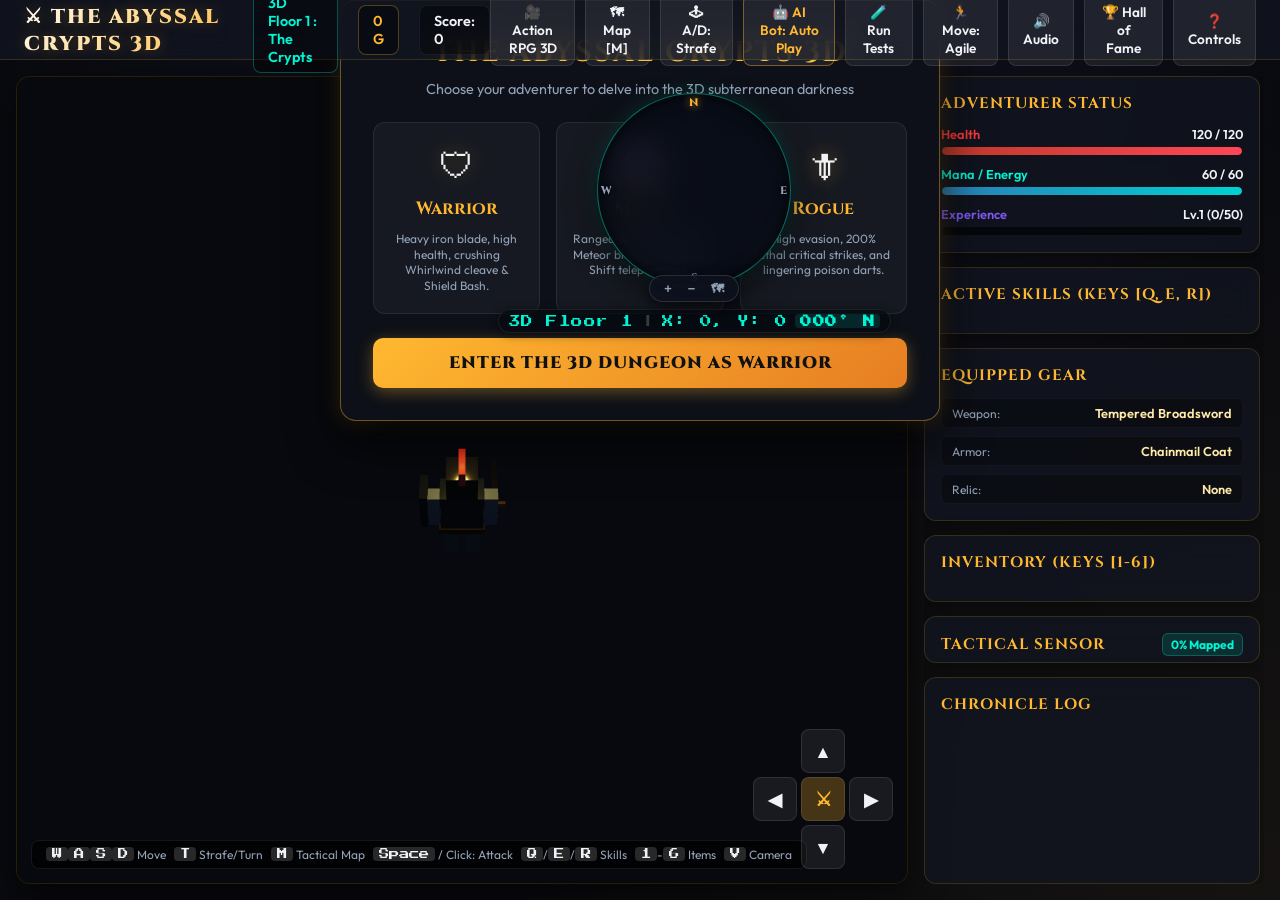
==== docs/index.html @ 26153aac "feat: complete GitHub Pages support via GitHub Actions, docs folder, and redirect index.html" ====
<!DOCTYPE html>
<html lang="en">
<head>
  <meta charset="UTF-8">
  <meta name="viewport" content="width=device-width, initial-scale=1.0">
  <title>The Abyssal Crypts 3D — 2026 Action RPG Roguelike</title>
  <link rel="stylesheet" href="styles.css">
</head>
<body>

  <!-- Top Navigation & Global HUD -->
  <header class="game-header">
    <div class="brand-section">
      <h1 class="game-title">⚔ THE ABYSSAL CRYPTS 3D</h1>
    </div>

    <div class="hud-stats-row">
      <div class="hud-item floor" id="hudFloor">3D Floor 1 : The Crypts</div>
      <div class="hud-item gold" id="hudGold">0 G</div>
      <div class="hud-item" id="hudScore">Score: 0</div>
    </div>

    <div class="header-controls">
      <button class="icon-btn" id="btnCameraToggle" title="Cycle Camera Mode: Action RPG / 3rd Person / 1st Person [V]">🎥 Action RPG 3D</button>
      <button class="icon-btn" id="btnTacticalMap" title="Open Holographic Tactical Map [M]" onclick="window.modernMap?.toggleTacticalModal()">🗺 Map [M]</button>
      <button class="icon-btn" id="btnControlMode" title="Toggle A/D Controls: Strafe vs Turn [T]">🕹 A/D: Strafe</button>
      <button class="icon-btn" id="btnAiBotToggle" title="Toggle AI Bot Autonomous Playtester" style="color: var(--color-gold); border-color: rgba(255,184,48,0.4);">🤖 AI Bot: Auto Play</button>
      <button class="icon-btn" id="btnAiDiagnostics" title="Run Automated AI Diagnostics Test Suite">🧪 Run Tests</button>
      <button class="icon-btn" id="btnSpeedToggle" title="Adjust Walking Pacing">🏃 Move: Agile</button>
      <button class="icon-btn" id="btnAudioToggle" title="Toggle Sound">🔊 Audio</button>
      <button class="icon-btn" id="btnLeaderboard" title="View High Scores">🏆 Hall of Fame</button>
      <button class="icon-btn" id="btnControls" title="How to Play">❓ Controls</button>
    </div>
  </header>

  <!-- Main Game Stage -->
  <main class="main-viewport">
    
    <!-- 3D WebGL Canvas Display -->
    <section class="canvas-wrapper" id="canvasContainer">
      <canvas id="gameCanvas"></canvas>

      <!-- 2026 Modern In-Game Floating HUD Holographic Radar (Top-Right) -->
      <div class="hud-radar-container" id="hudRadarContainer">
        <div class="radar-card">
          <!-- Compass Ring -->
          <div class="radar-compass-ring">
            <span class="compass-marker marker-n">N</span>
            <span class="compass-marker marker-e">E</span>
            <span class="compass-marker marker-s">S</span>
            <span class="compass-marker marker-w">W</span>
          </div>

          <!-- Radar High-DPI Canvas -->
          <canvas id="hudRadarCanvas" width="190" height="190"></canvas>

          <!-- Quick Micro Controls -->
          <div class="radar-quick-controls">
            <button class="radar-btn" id="btnRadarZoomIn" title="Zoom In [+]" onclick="window.modernMap?.zoomRadar(0.3)">+</button>
            <button class="radar-btn" id="btnRadarZoomOut" title="Zoom Out [-]" onclick="window.modernMap?.zoomRadar(-0.3)">−</button>
            <button class="radar-btn" id="btnRadarExpand" title="Expand Full Tactical Map [M]" onclick="window.modernMap?.toggleTacticalModal()">🗺</button>
          </div>
        </div>

        <!-- Live Telemetry Badge -->
        <div class="radar-telemetry" id="radarTelemetry">
          <span id="radarFloorText">3D Floor 1</span>
          <span style="color: rgba(255,255,255,0.2);">|</span>
          <span id="radarCoordText">X: 0, Y: 0</span>
          <span class="bearing-chip" id="radarBearingText">000° N</span>
        </div>
      </div>

      <div class="canvas-overlay-hints">
        <span><kbd>W</kbd><kbd>A</kbd><kbd>S</kbd><kbd>D</kbd> Move</span>
        <span><kbd>T</kbd> Strafe/Turn</span>
        <span><kbd>M</kbd> Tactical Map</span>
        <span><kbd>Space</kbd> / Click: Attack</span>
        <span><kbd>Q</kbd>/<kbd>E</kbd>/<kbd>R</kbd> Skills</span>
        <span><kbd>1</kbd>-<kbd>6</kbd> Items</span>
        <span><kbd>V</kbd> Camera</span>
      </div>

      <!-- On-Screen Virtual Action D-Pad -->
      <div style="position: absolute; bottom: 14px; right: 14px; display: grid; grid-template-columns: repeat(3, 44px); grid-template-rows: repeat(3, 44px); gap: 4px; z-index: 5;">
        <div></div>
        <button class="icon-btn" style="padding: 0; justify-content: center; font-size: 1.1rem;" 
          onmousedown="window.gameEngine?.keysDown.add('w')" onmouseup="window.gameEngine?.keysDown.delete('w')"
          ontouchstart="window.gameEngine?.keysDown.add('w')" ontouchend="window.gameEngine?.keysDown.delete('w')" title="Move Up [W]">▲</button>
        <div></div>
        <button class="icon-btn" style="padding: 0; justify-content: center; font-size: 1.1rem;" 
          onmousedown="window.gameEngine?.keysDown.add('a')" onmouseup="window.gameEngine?.keysDown.delete('a')"
          ontouchstart="window.gameEngine?.keysDown.add('a')" ontouchend="window.gameEngine?.keysDown.delete('a')" title="Move Left [A]">◀</button>
        <button class="icon-btn" style="padding: 0; justify-content: center; background: rgba(255,184,48,0.25); color: var(--color-gold); font-size: 1.2rem;" 
          onclick="window.gameEngine?.triggerPlayerAttack()" title="Attack / Slash [Space / Click]">⚔</button>
        <button class="icon-btn" style="padding: 0; justify-content: center; font-size: 1.1rem;" 
          onmousedown="window.gameEngine?.keysDown.add('d')" onmouseup="window.gameEngine?.keysDown.delete('d')"
          ontouchstart="window.gameEngine?.keysDown.add('d')" ontouchend="window.gameEngine?.keysDown.delete('d')" title="Move Right [D]">▶</button>
        <div></div>
        <button class="icon-btn" style="padding: 0; justify-content: center; font-size: 1.1rem;" 
          onmousedown="window.gameEngine?.keysDown.add('s')" onmouseup="window.gameEngine?.keysDown.delete('s')"
          ontouchstart="window.gameEngine?.keysDown.add('s')" ontouchend="window.gameEngine?.keysDown.delete('s')" title="Move Down [S]">▼</button>
        <div></div>
      </div>
    </section>

    <!-- Sidebar Dashboard -->
    <aside class="sidebar-panel">

      <!-- Hero Vitality & Arcana -->
      <section class="glass-card">
        <h2 class="card-title">Adventurer Status</h2>
        <div class="stat-bar-group">
          <div>
            <div class="stat-label-row">
              <span style="color: var(--color-red);">Health</span>
              <span id="hpText">120 / 120</span>
            </div>
            <div class="stat-bar-track">
              <div class="stat-bar-fill hp" id="hpFill" style="width: 100%;"></div>
            </div>
          </div>

          <div>
            <div class="stat-label-row">
              <span style="color: var(--color-cyan);">Mana / Energy</span>
              <span id="manaText">60 / 60</span>
            </div>
            <div class="stat-bar-track">
              <div class="stat-bar-fill mana" id="manaFill" style="width: 100%;"></div>
            </div>
          </div>

          <div>
            <div class="stat-label-row">
              <span style="color: var(--color-purple);">Experience</span>
              <span id="xpText">Lv.1 (0/50)</span>
            </div>
            <div class="stat-bar-track">
              <div class="stat-bar-fill xp" id="xpFill" style="width: 0%;"></div>
            </div>
          </div>
        </div>
      </section>

      <!-- Active Abilities -->
      <section class="glass-card">
        <h2 class="card-title">Active Skills (Keys [Q, E, R])</h2>
        <div class="abilities-grid" id="abilitiesContainer">
          <!-- Populated dynamically based on hero class -->
        </div>
      </section>

      <!-- Equipment Slots -->
      <section class="glass-card">
        <h2 class="card-title">Equipped Gear</h2>
        <div class="equipment-slots">
          <div class="eq-row">
            <span class="eq-type">Weapon:</span>
            <span class="eq-val" id="eqWeapon">Tempered Broadsword</span>
          </div>
          <div class="eq-row">
            <span class="eq-type">Armor:</span>
            <span class="eq-val" id="eqArmor">Chainmail Coat</span>
          </div>
          <div class="eq-row">
            <span class="eq-type">Relic:</span>
            <span class="eq-val" id="eqRelic">None</span>
          </div>
        </div>
      </section>

      <!-- Quick Inventory -->
      <section class="glass-card">
        <h2 class="card-title">Inventory (Keys [1-6])</h2>
        <div class="quick-inv-grid" id="quickInventoryList">
          <!-- Populated dynamically -->
        </div>
      </section>

      <!-- Modern Tactical Sensor (Sidebar) -->
      <section class="glass-card tactical-scanner-card">
        <div style="display: flex; justify-content: space-between; align-items: center; margin-bottom: 8px;">
          <h2 class="card-title" style="margin: 0;">Tactical Sensor</h2>
          <span class="exploration-badge" id="hudExplorationPct">0% Mapped</span>
        </div>
        
        <div class="exploration-track">
          <div class="exploration-fill" id="hudExplorationFill" style="width: 0%;"></div>
        </div>

        <div class="sensor-stats-grid">
          <div class="sensor-stat">
            <span class="stat-icon">💀</span>
            <div class="stat-val" id="sensorFoesCount">0</div>
            <div class="stat-lbl">Foes Active</div>
          </div>
          <div class="sensor-stat">
            <span class="stat-icon">💎</span>
            <div class="stat-val" id="sensorLootCount">0</div>
            <div class="stat-lbl">Relics / Loot</div>
          </div>
          <div class="sensor-stat">
            <span class="stat-icon">⚡</span>
            <div class="stat-val" id="sensorStairsStatus" style="color: var(--color-cyan);">Searching...</div>
            <div class="stat-lbl">Descent Gate</div>
          </div>
        </div>

        <button class="btn-primary" style="margin-top: 10px; width: 100%; padding: 8px; font-size: 0.82rem;" onclick="window.modernMap?.toggleTacticalModal()">
          🗺 EXPAND TACTICAL MAP [M]
        </button>
      </section>

      <!-- Chronicle / Combat Log -->
      <section class="glass-card">
        <h2 class="card-title">Chronicle Log</h2>
        <div class="combat-log-box" id="combatLogContainer">
          <!-- Dynamic logs -->
        </div>
      </section>

    </aside>

  </main>

  <!-- ========================================================================
       MODALS & DIALOGS
       ======================================================================== -->

  <!-- Hero Class Selection Dialog -->
  <dialog id="titleModal" open>
    <div class="modal-header">
      <h2 class="modal-title">THE ABYSSAL CRYPTS 3D</h2>
      <p class="modal-subtitle">Choose your adventurer to delve into the 3D subterranean darkness</p>
    </div>

    <div class="class-grid">
      <div class="class-card" onclick="selectClass('Warrior')">
        <div class="class-icon">🛡</div>
        <div class="class-name">Warrior</div>
        <div class="class-perk">Heavy iron blade, high health, crushing Whirlwind cleave & Shield Bash.</div>
      </div>

      <div class="class-card" onclick="selectClass('Mage')">
        <div class="class-icon">🔮</div>
        <div class="class-name">Mage</div>
        <div class="class-perk">Ranged Arcane Bolts, 3D Meteor blasts, and Astral Shift teleportation.</div>
      </div>

      <div class="class-card" onclick="selectClass('Rogue')">
        <div class="class-icon">🗡</div>
        <div class="class-name">Rogue</div>
        <div class="class-perk">High evasion, 200% lethal critical strikes, and lingering poison darts.</div>
      </div>
    </div>

    <button class="btn-primary" onclick="selectClass('Warrior')">ENTER THE 3D DUNGEON AS WARRIOR</button>
  </dialog>

  <!-- Stairs Descend In-Game Dialog -->
  <dialog id="descendModal">
    <div class="modal-header">
      <h2 class="modal-title" style="color: var(--color-cyan);">⚔ STAIRS OF THE ABYSS</h2>
      <p class="modal-subtitle" id="descendPromptText">A stone staircase leads down into darker catacombs...</p>
    </div>

    <div style="display: flex; gap: 12px; margin-top: 20px;">
      <button class="btn-primary" style="flex: 1;" onclick="window.gameEngine?.confirmDescend()">DESCEND DEEPER</button>
      <button class="icon-btn" style="flex: 1; justify-content: center;" onclick="document.getElementById('descendModal').close()">STAY & EXPLORE</button>
    </div>
  </dialog>

  <!-- Game Over Dialog -->
  <dialog id="gameOverModal">
    <div class="modal-header">
      <h2 class="modal-title" style="color: var(--color-red);">💀 FALLEN HERO</h2>
      <p class="modal-subtitle" id="deathReasonText">Your spirit wanders the obsidian depths...</p>
    </div>

    <div style="margin: 20px 0; background: rgba(0,0,0,0.5); padding: 16px; border-radius: 8px;">
      <p style="margin-bottom: 6px;">Final Score: <strong id="finalScoreText" style="color: var(--color-gold);">0</strong></p>
      <p style="margin-bottom: 6px;">Floor Reached: <strong id="finalFloorText" style="color: var(--color-cyan);">1</strong></p>
      <p>Monsters Slain: <strong id="finalKillsText" style="color: var(--color-red);">0</strong></p>
    </div>

    <button class="btn-primary" onclick="restartGame()">DELVE AGAIN</button>
  </dialog>

  <!-- Victory Dialog -->
  <dialog id="victoryModal">
    <div class="modal-header">
      <h2 class="modal-title" style="color: var(--color-gold);">🏆 ABYSSAL CONQUEROR</h2>
      <p class="modal-subtitle">The Arch-Lich Malakor has fallen! The 3D catacombs are liberated!</p>
    </div>

    <div style="margin: 20px 0; background: rgba(0,0,0,0.5); padding: 16px; border-radius: 8px;">
      <p style="margin-bottom: 6px;">Glorious Score: <strong id="vicScoreText" style="color: var(--color-gold);">0</strong></p>
      <p style="margin-bottom: 6px;">Gold Plundered: <strong id="vicGoldText" style="color: var(--color-gold);">0</strong></p>
      <p>Monsters Banished: <strong id="vicKillsText" style="color: var(--color-green);">0</strong></p>
    </div>

    <button class="btn-primary" onclick="restartGame()">COMMENCE NEW SAGA</button>
  </dialog>

  <!-- Hall of Fame / Leaderboard Dialog -->
  <dialog id="leaderboardModal">
    <div class="modal-header">
      <h2 class="modal-title">🏆 HALL OF FAME</h2>
      <p class="modal-subtitle">Record of the bravest dungeon crawlers preserved in Python backend</p>
    </div>

    <div style="max-height: 320px; overflow-y: auto;">
      <table class="scores-table">
        <thead>
          <tr>
            <th>Rank</th>
            <th>Hero</th>
            <th>Class</th>
            <th>Floor</th>
            <th>Score</th>
          </tr>
        </thead>
        <tbody id="leaderboardBody">
          <!-- Populated from /api/scores -->
        </tbody>
      </table>
    </div>

    <div style="margin-top: 20px;">
      <button class="btn-primary" onclick="document.getElementById('leaderboardModal').close()">CLOSE</button>
    </div>
  </dialog>

  <!-- Controls Help Dialog -->
  <dialog id="controlsModal">
    <div class="modal-header">
      <h2 class="modal-title">HOW TO PLAY IN 3D</h2>
      <p class="modal-subtitle">Modern 2026 Fluid 3D Action RPG Mechanics</p>
    </div>

    <div style="line-height: 1.6; font-size: 0.9rem; color: #dcdde1;">
      <p style="margin-bottom: 12px;"><strong>Movement:</strong>
        <br>• <kbd>W</kbd> <kbd>A</kbd> <kbd>S</kbd> <kbd>D</kbd>: <strong>Smooth continuous 3D movement</strong> with full wall-sliding physics.
        <br>• In <strong>Action RPG view</strong>: <kbd>A</kbd> moves & turns Left, <kbd>D</kbd> moves & turns Right.
        <br>• In <strong>3rd Person / 1st Person</strong>: Press <kbd>T</kbd> or click <strong>🕹 A/D</strong> in header to toggle between:
        <br>&nbsp;&nbsp;• <em>Strafe Mode</em>: <kbd>A</kbd>/<kbd>D</kbd> strafes Left/Right, <kbd>Q</kbd>/<kbd>E</kbd> or Arrow keys turn.
        <br>&nbsp;&nbsp;• <em>Turn Mode</em>: <kbd>A</kbd>/<kbd>D</kbd> turns camera Left/Right, <kbd>Q</kbd>/<kbd>E</kbd> strafes.
      </p>
      <p style="margin-bottom: 12px;"><strong>Combat:</strong>
        <br>• <kbd>Space</kbd> or <strong>Left-Click</strong>: <strong>Attack & Slash</strong> in real-time with your equipped weapon!
        <br>• Monsters take damage, get knocked back, and drop loot upon defeat.
      </p>
      <p style="margin-bottom: 12px;"><strong>Skills & Magic:</strong>
        <br>• <kbd>Q</kbd>, <kbd>E</kbd>, <kbd>R</kbd>: Cast your class's active abilities (Whirlwind, Shield Bash, Arcane Bolt, Meteor Blast, Blink Teleport, Shadow Dash, Poison Dart)!
      </p>
      <p style="margin-bottom: 12px;"><strong>Items & Gear:</strong>
        <br>• <kbd>1</kbd> - <kbd>6</kbd>: Quick-drink potions or cast scrolls from inventory.
        <br>• Walk near gold and treasure to automatically pick them up!
      </p>
      <p style="margin-bottom: 12px;"><strong>3D Camera Modes:</strong>
        <br>• Press <kbd>V</kbd> or click <strong>🎥 Camera</strong> in the header to switch between:
        <br>&nbsp;&nbsp;1. <strong>Action RPG 3D</strong> (Top-down isometric view with zero wall clipping)
        <br>&nbsp;&nbsp;2. <strong>3rd Person 3D</strong> (Over-the-shoulder chase camera)
        <br>&nbsp;&nbsp;3. <strong>1st Person 3D</strong> (Classic immersive first-person perspective)
      </p>
      <p style="margin-bottom: 12px;"><strong>Modern Holographic Map:</strong>
        <br>• Press <kbd>M</kbd> or click <strong>🗺 Map [M]</strong>: Open the <strong>Tactical Reconnaissance Scanner</strong> with full subterranean topography, zoom/pan controls, exploration progress, and live telemetry!
        <br>• <strong>In-Game Circular Radar HUD</strong>: Floating glassmorphic radar in the top-right corner with 360° radar sweep, player vision cone, compass bearing, pulsing enemy blips, and loot markers.
        <br>• Use <kbd>+</kbd> / <kbd>−</kbd> on the radar or tactical map to adjust zoom scale.
      </p>
      <p><strong>Goal:</strong> Delve down through Floor 1 to Floor 4 and defeat Malakor the Arch-Lich!</p>
    </div>

    <div style="margin-top: 20px;">
      <button class="btn-primary" onclick="document.getElementById('controlsModal').close()">RETURN TO 3D DUNGEON</button>
    </div>
  </dialog>

  <!-- Modern Tactical Holographic Map Modal (Key [M]) -->
  <dialog id="tacticalMapModal" class="tactical-modal">
    <div class="tactical-modal-header">
      <div style="display: flex; align-items: center; gap: 12px;">
        <div class="tactical-icon-pulse">🗺</div>
        <div>
          <h2 class="modal-title" style="margin: 0; font-size: 1.3rem;">TACTICAL RECONNAISSANCE SCANNER</h2>
          <p class="modal-subtitle" id="tacticalModalSubtitle" style="margin: 0; font-size: 0.85rem;">Holographic Subterranean Topography & Entity Telemetry</p>
        </div>
      </div>
      <button class="tactical-close-btn" onclick="document.getElementById('tacticalMapModal').close()">✕ [ESC / M]</button>
    </div>

    <!-- Live Floor Telemetry Metrics -->
    <div class="tactical-telemetry-row">
      <div class="tactical-metric">
        <span class="metric-lbl">EXPLORATION</span>
        <span class="metric-val" id="tacticalExplorationText" style="color: var(--color-cyan);">0% Mapped</span>
      </div>
      <div class="tactical-metric">
        <span class="metric-lbl">ACTIVE HOSTILES</span>
        <span class="metric-val" id="tacticalHostilesText" style="color: var(--color-red);">0 Active</span>
      </div>
      <div class="tactical-metric">
        <span class="metric-lbl">TREASURES</span>
        <span class="metric-val" id="tacticalLootText" style="color: var(--color-gold);">0 Detected</span>
      </div>
      <div class="tactical-metric">
        <span class="metric-lbl">DESCENT GATEWAY</span>
        <span class="metric-val" id="tacticalGateText" style="color: var(--color-green);">Locating...</span>
      </div>
    </div>

    <!-- Main High-Resolution Tactical Canvas -->
    <div class="tactical-canvas-wrapper">
      <canvas id="tacticalMapCanvas" width="820" height="480"></canvas>
      <div class="tactical-grid-overlay"></div>
    </div>

    <!-- Modern Interactive Legend & Controls -->
    <div class="tactical-footer-row">
      <div class="tactical-legend-items">
        <span class="legend-chip"><span class="chip-dot hero"></span> Adventurer</span>
        <span class="legend-chip"><span class="chip-dot foe"></span> Hostiles</span>
        <span class="legend-chip"><span class="chip-dot boss"></span> Boss / Elite</span>
        <span class="legend-chip"><span class="chip-dot loot"></span> Relics & Gold</span>
        <span class="legend-chip"><span class="chip-dot gate"></span> Descent Stairs</span>
        <span class="legend-chip"><span class="chip-dot door"></span> Archways</span>
      </div>
      <div style="display: flex; gap: 8px; flex-wrap: wrap;">
        <button id="btnTacticalMode" class="icon-btn" onclick="window.modernMap?.toggleTacticalMode()">🌡 Mode: Holographic Grid</button>
        <button class="icon-btn" onclick="window.modernMap?.resetTacticalZoom()" title="Reset Zoom Scale">↺ Reset</button>
        <button class="icon-btn" onclick="window.modernMap?.zoomTactical(-0.2)">🔍 -</button>
        <button class="icon-btn" onclick="window.modernMap?.zoomTactical(0.2)">🔍 +</button>
        <button class="btn-primary" style="padding: 6px 18px;" onclick="document.getElementById('tacticalMapModal').close()">RESUME DELVE [M]</button>
      </div>
    </div>
  </dialog>

  <!-- 3D Three.js & Client Engine Scripts -->
  <script src="js/three.min.js"></script>
  <script src="js/audio.js"></script>
  <script src="js/sprites.js"></script>
  <script src="js/textures3d.js"></script>
  <script src="js/dungeon.js"></script>
  <script src="js/engine3d.js"></script>
  <script src="js/modern_map.js"></script>
  <script src="js/game.js"></script>
  <script src="js/aibot.js"></script>

  <script>
    document.getElementById('btnControlMode').addEventListener('click', () => {
      if (window.gameEngine) {
        window.gameEngine.toggleControlMode();
      }
    });

    document.getElementById('btnAiBotToggle').addEventListener('click', () => {
      if (window.aiBot) {
        window.aiBot.toggleAutoPilot();
      }
    });

    document.getElementById('btnAiDiagnostics').addEventListener('click', async () => {
      if (window.aiBot) {
        window.gameEngine?.addLog("🤖 [AI Bot]: Executing 10-Point System Diagnostics...", "cyan");
        await window.aiBot.runDiagnostics();
      }
    });
    function selectClass(c) {
      if (window.gameEngine) {
        window.gameEngine.selectClass(c);
      }
    }

    function restartGame() {
      const go = document.getElementById('gameOverModal');
      if (go) go.close();
      const vic = document.getElementById('victoryModal');
      if (vic) vic.close();
      const title = document.getElementById('titleModal');
      if (title) title.showModal();
    }

    const speeds = [
      { name: 'Agile', speed: 4.8 },
      { name: 'Sprint', speed: 6.2 },
      { name: 'Tactical', speed: 3.6 }
    ];
    let speedIndex = 0;

    document.getElementById('btnSpeedToggle').addEventListener('click', () => {
      speedIndex = (speedIndex + 1) % speeds.length;
      const s = speeds[speedIndex];
      if (window.gameEngine && window.gameEngine.player) {
        window.gameEngine.player.speed = s.speed;
      }
      document.getElementById('btnSpeedToggle').textContent = `🏃 Move: ${s.name}`;
      window.gameEngine?.addLog(`Movement speed set to: ${s.name} (${s.speed} u/s)`, 'cyan');
    });

    document.getElementById('btnCameraToggle').addEventListener('click', () => {
      if (window.engine3D) {
        const mode = window.engine3D.cycleCameraMode();
        const text = mode === 'ACTION_RPG' ? '🎥 Action RPG 3D' : (mode === 'OVER_SHOULDER' ? '🎥 3rd Person 3D' : '🎥 1st Person 3D');
        document.getElementById('btnCameraToggle').textContent = text;
        window.gameEngine?.addLog(`Camera switched to ${mode.replace('_', ' ')} view.`, 'cyan');
      }
    });

    document.getElementById('btnAudioToggle').addEventListener('click', () => {
      if (window.gameAudio) {
        const sfx = window.gameAudio.toggleSFX();
        const bgm = window.gameAudio.toggleBGM();
        document.getElementById('btnAudioToggle').textContent = (sfx || bgm) ? '🔊 Audio' : '🔇 Muted';
      }
    });

    document.getElementById('btnLeaderboard').addEventListener('click', async () => {
      const modal = document.getElementById('leaderboardModal');
      const tbody = document.getElementById('leaderboardBody');
      tbody.innerHTML = '<tr><td colspan="5" style="text-align:center; padding: 20px;">Fetching from Python backend...</td></tr>';
      modal.showModal();

      try {
        const res = await fetch('/api/scores');
        if (res.ok) {
          const scores = await res.json();
          tbody.innerHTML = scores.map((s, idx) => `
            <tr>
              <td style="color: var(--color-gold); font-weight: bold;">#${idx + 1}</td>
              <td>${s.name}</td>
              <td><span style="color: var(--color-cyan);">${s.hero_class}</span></td>
              <td>Floor ${s.floor}</td>
              <td style="color: var(--color-gold); font-weight: bold;">${s.score.toLocaleString()}</td>
            </tr>
          `).join('');
        }
      } catch (e) {
        tbody.innerHTML = '<tr><td colspan="5" style="color: red; text-align:center;">Could not load leaderboard.</td></tr>';
      }
    });

    document.getElementById('btnControls').addEventListener('click', () => {
      document.getElementById('controlsModal').showModal();
    });
  </script>

</body>
</html>
---- docs/styles.css ----
/* ==========================================================================
   RETRO DUNGEON CRAWLER - DESIGN SYSTEM & THEME
   Dark Obsidian, Molten Gold, Runic Cyan, and Glassmorphic Panels
   ========================================================================== */

@import url('https://fonts.googleapis.com/css2?family=Cinzel:wght@600;700;900&family=Outfit:wght@400;500;600;700&family=Press+Start+2P&display=swap');

:root {
  --bg-dark: #090a0f;
  --bg-surface: rgba(18, 22, 34, 0.75);
  --bg-surface-elevated: rgba(28, 34, 52, 0.85);
  --border-subtle: rgba(255, 215, 0, 0.15);
  --border-glow: rgba(255, 184, 48, 0.4);

  --color-gold: #ffb830;
  --color-gold-bright: #ffeaa7;
  --color-cyan: #00f5d4;
  --color-red: #ff3838;
  --color-blue: #0984e3;
  --color-purple: #7f5af0;
  --color-green: #2ed573;
  --color-text-main: #f1f2f6;
  --color-text-dim: #94a3b8;

  --font-heading: 'Cinzel', serif;
  --font-body: 'Outfit', -apple-system, sans-serif;
  --font-retro: 'Press Start 2P', monospace;

  --shadow-glow: 0 0 20px rgba(255, 184, 48, 0.25);
  --shadow-box: 0 12px 36px rgba(0, 0, 0, 0.6);
}

* {
  box-sizing: border-box;
  margin: 0;
  padding: 0;
  user-select: none;
}

body {
  background-color: var(--bg-dark);
  color: var(--color-text-main);
  font-family: var(--font-body);
  height: 100vh;
  overflow: hidden;
  display: flex;
  flex-direction: column;
  background-image: 
    radial-gradient(circle at 50% 0%, rgba(127, 90, 240, 0.08) 0%, transparent 60%),
    radial-gradient(circle at 100% 100%, rgba(255, 184, 48, 0.05) 0%, transparent 50%);
}

/* ==========================================================================
   TOP HEADER & HUD BAR
   ========================================================================== */

.game-header {
  height: 60px;
  background: var(--bg-surface);
  backdrop-filter: blur(16px);
  border-bottom: 1px solid var(--border-subtle);
  display: flex;
  align-items: center;
  justify-content: space-between;
  padding: 0 24px;
  z-index: 10;
}

.brand-section {
  display: flex;
  align-items: center;
  gap: 12px;
}

.game-title {
  font-family: var(--font-heading);
  font-size: 1.25rem;
  font-weight: 900;
  letter-spacing: 2px;
  background: linear-gradient(135deg, #fff 0%, var(--color-gold) 100%);
  -webkit-background-clip: text;
  -webkit-text-fill-color: transparent;
  text-shadow: 0 0 15px rgba(255, 184, 48, 0.3);
}

.hud-stats-row {
  display: flex;
  align-items: center;
  gap: 20px;
}

.hud-item {
  display: flex;
  align-items: center;
  gap: 8px;
  font-size: 0.9rem;
  font-weight: 600;
  padding: 6px 14px;
  background: rgba(0, 0, 0, 0.4);
  border: 1px solid rgba(255, 255, 255, 0.06);
  border-radius: 8px;
}

.hud-item.gold {
  color: var(--color-gold);
  border-color: rgba(255, 184, 48, 0.3);
}

.hud-item.floor {
  color: var(--color-cyan);
  border-color: rgba(0, 245, 212, 0.3);
}

.header-controls {
  display: flex;
  gap: 10px;
}

.icon-btn {
  background: rgba(255, 255, 255, 0.07);
  border: 1px solid rgba(255, 255, 255, 0.1);
  color: var(--color-text-main);
  padding: 8px 14px;
  border-radius: 8px;
  cursor: pointer;
  font-family: var(--font-body);
  font-size: 0.85rem;
  font-weight: 600;
  transition: all 0.2s ease;
  display: flex;
  align-items: center;
  gap: 6px;
}

.icon-btn:hover {
  background: rgba(255, 215, 0, 0.15);
  border-color: var(--color-gold);
  color: var(--color-gold-bright);
  transform: translateY(-1px);
}

/* ==========================================================================
   MAIN GAME VIEWPORT LAYOUT
   ========================================================================== */

.main-viewport {
  flex: 1;
  display: grid;
  grid-template-columns: 1fr 340px;
  gap: 16px;
  padding: 16px;
  height: calc(100vh - 60px);
  overflow: hidden;
}

/* Canvas Display */
.canvas-wrapper {
  position: relative;
  background: #000;
  border-radius: 14px;
  overflow: hidden;
  border: 1px solid var(--border-subtle);
  box-shadow: var(--shadow-box);
  display: flex;
  justify-content: center;
  align-items: center;
}

#gameCanvas {
  display: block;
  width: 100%;
  height: 100%;
  image-rendering: pixelated;
}

.canvas-overlay-hints {
  position: absolute;
  bottom: 14px;
  left: 14px;
  display: flex;
  gap: 8px;
  background: rgba(0, 0, 0, 0.65);
  backdrop-filter: blur(8px);
  padding: 6px 14px;
  border-radius: 8px;
  font-size: 0.75rem;
  color: var(--color-text-dim);
  border: 1px solid rgba(255, 255, 255, 0.08);
}

.canvas-overlay-hints kbd {
  background: rgba(255, 255, 255, 0.15);
  padding: 2px 6px;
  border-radius: 4px;
  color: var(--color-text-main);
  font-family: var(--font-retro);
  font-size: 0.65rem;
}

/* ==========================================================================
   SIDEBAR DASHBOARD (RPG METRICS & COMBAT LOG)
   ========================================================================== */

.sidebar-panel {
  display: flex;
  flex-direction: column;
  gap: 14px;
  overflow-y: auto;
  padding-right: 4px;
}

.sidebar-panel::-webkit-scrollbar {
  width: 6px;
}
.sidebar-panel::-webkit-scrollbar-thumb {
  background: rgba(255, 255, 255, 0.15);
  border-radius: 3px;
}

.glass-card {
  background: var(--bg-surface);
  backdrop-filter: blur(12px);
  border: 1px solid var(--border-subtle);
  border-radius: 12px;
  padding: 16px;
  box-shadow: 0 4px 20px rgba(0, 0, 0, 0.3);
}

.card-title {
  font-family: var(--font-heading);
  font-size: 0.95rem;
  letter-spacing: 1px;
  color: var(--color-gold);
  margin-bottom: 12px;
  display: flex;
  align-items: center;
  justify-content: space-between;
  text-transform: uppercase;
}

/* Stat Meters */
.stat-bar-group {
  display: flex;
  flex-direction: column;
  gap: 10px;
}

.stat-label-row {
  display: flex;
  justify-content: space-between;
  font-size: 0.8rem;
  font-weight: 600;
  margin-bottom: 4px;
}

.stat-bar-track {
  width: 100%;
  height: 10px;
  background: rgba(0, 0, 0, 0.6);
  border-radius: 6px;
  overflow: hidden;
  border: 1px solid rgba(255, 255, 255, 0.05);
  position: relative;
}

.stat-bar-fill {
  height: 100%;
  border-radius: 6px;
  transition: width 0.25s ease-out;
}

.stat-bar-fill.hp {
  background: linear-gradient(90deg, #c0392b, #ff4757);
  box-shadow: 0 0 10px rgba(255, 71, 87, 0.5);
}

.stat-bar-fill.mana {
  background: linear-gradient(90deg, #2980b9, #00d2d3);
  box-shadow: 0 0 10px rgba(0, 210, 211, 0.5);
}

.stat-bar-fill.xp {
  background: linear-gradient(90deg, #8e44ad, #a29bfe);
  box-shadow: 0 0 8px rgba(162, 155, 254, 0.4);
}

/* Abilities Grid */
.abilities-grid {
  display: flex;
  flex-direction: column;
  gap: 8px;
}

.ability-btn {
  background: rgba(255, 255, 255, 0.05);
  border: 1px solid rgba(255, 255, 255, 0.08);
  border-radius: 8px;
  color: var(--color-text-main);
  padding: 8px 12px;
  text-align: left;
  cursor: pointer;
  transition: all 0.2s ease;
  font-family: var(--font-body);
}

.ability-btn:hover {
  background: rgba(127, 90, 240, 0.2);
  border-color: var(--color-purple);
  transform: translateX(2px);
}

.ability-btn strong {
  color: var(--color-gold);
  font-size: 0.85rem;
}

.ability-btn small {
  color: var(--color-cyan);
  font-size: 0.75rem;
}

.ability-desc {
  font-size: 0.75rem;
  color: var(--color-text-dim);
  margin-top: 2px;
}

/* Equipment Slots */
.equipment-slots {
  display: grid;
  grid-template-columns: 1fr;
  gap: 8px;
  font-size: 0.8rem;
}

.eq-row {
  display: flex;
  justify-content: space-between;
  align-items: center;
  background: rgba(0, 0, 0, 0.3);
  padding: 6px 10px;
  border-radius: 6px;
  border: 1px solid rgba(255, 255, 255, 0.04);
}

.eq-type {
  color: var(--color-text-dim);
  font-size: 0.75rem;
}

.eq-val {
  color: var(--color-gold-bright);
  font-weight: 600;
}

/* Inventory Quickbar */
.quick-inv-grid {
  display: grid;
  grid-template-columns: repeat(2, 1fr);
  gap: 6px;
}

.inv-slot {
  background: rgba(0, 0, 0, 0.4);
  border: 1px solid rgba(255, 255, 255, 0.08);
  border-radius: 6px;
  padding: 6px 8px;
  color: var(--color-text-main);
  cursor: pointer;
  display: flex;
  align-items: center;
  gap: 6px;
  transition: all 0.2s ease;
  font-family: var(--font-body);
  font-size: 0.75rem;
  overflow: hidden;
  white-space: nowrap;
  text-overflow: ellipsis;
}

.inv-slot:hover {
  background: rgba(0, 245, 212, 0.15);
  border-color: var(--color-cyan);
}

.slot-idx {
  background: rgba(255, 255, 255, 0.1);
  padding: 2px 5px;
  border-radius: 4px;
  font-size: 0.65rem;
  font-family: var(--font-retro);
  color: var(--color-gold);
}

/* Minimap */
.minimap-wrapper {
  display: flex;
  justify-content: center;
  align-items: center;
  background: #000;
  border-radius: 8px;
  overflow: hidden;
  border: 1px solid rgba(255, 255, 255, 0.08);
}

#minimapCanvas {
  display: block;
  image-rendering: pixelated;
}

/* Combat & Lore Log */
.combat-log-box {
  height: 140px;
  overflow-y: auto;
  display: flex;
  flex-direction: column-reverse;
  gap: 4px;
  font-size: 0.78rem;
  padding: 4px;
}

.combat-log-box::-webkit-scrollbar {
  width: 4px;
}
.combat-log-box::-webkit-scrollbar-thumb {
  background: rgba(255, 255, 255, 0.1);
  border-radius: 2px;
}

.log-entry {
  line-height: 1.3;
}
.log-white { color: #dcdde1; }
.log-gray { color: #7f8c8d; }
.log-gold { color: #f1c40f; font-weight: 600; }
.log-cyan { color: #00d2d3; }
.log-red { color: #ff4757; font-weight: 600; }
.log-green { color: #2ed573; font-weight: 600; }

/* ==========================================================================
   MODALS & DIALOGS (CLASS SELECTION, GAME OVER, VICTORY, LEADERBOARD)
   ========================================================================== */

dialog {
  border: 1px solid var(--border-glow);
  border-radius: 16px;
  background: rgba(14, 17, 26, 0.95);
  backdrop-filter: blur(24px);
  color: var(--color-text-main);
  padding: 32px;
  box-shadow: 0 20px 50px rgba(0, 0, 0, 0.8), var(--shadow-glow);
  margin: auto;
  max-width: 600px;
  width: 90%;
  animation: modalFadeIn 0.3s cubic-bezier(0.16, 1, 0.3, 1);
}

dialog::backdrop {
  background: rgba(0, 0, 0, 0.75);
  backdrop-filter: blur(6px);
}

@keyframes modalFadeIn {
  from { opacity: 0; transform: scale(0.95) translateY(10px); }
  to { opacity: 1; transform: scale(1) translateY(0); }
}

.modal-header {
  text-align: center;
  margin-bottom: 24px;
}

.modal-title {
  font-family: var(--font-heading);
  font-size: 1.8rem;
  letter-spacing: 2px;
  color: var(--color-gold);
  margin-bottom: 8px;
}

.modal-subtitle {
  color: var(--color-text-dim);
  font-size: 0.9rem;
}

/* Class Selection Cards */
.class-grid {
  display: grid;
  grid-template-columns: repeat(3, 1fr);
  gap: 16px;
  margin-bottom: 24px;
}

.class-card {
  background: rgba(255, 255, 255, 0.04);
  border: 1px solid rgba(255, 255, 255, 0.08);
  border-radius: 12px;
  padding: 20px 14px;
  text-align: center;
  cursor: pointer;
  transition: all 0.25s ease;
  display: flex;
  flex-direction: column;
  align-items: center;
  gap: 10px;
}

.class-card:hover {
  background: rgba(255, 184, 48, 0.1);
  border-color: var(--color-gold);
  transform: translateY(-4px);
  box-shadow: 0 8px 24px rgba(255, 184, 48, 0.2);
}

.class-icon {
  font-size: 2.2rem;
  filter: drop-shadow(0 0 10px rgba(255, 184, 48, 0.4));
}

.class-name {
  font-family: var(--font-heading);
  font-size: 1.1rem;
  color: var(--color-gold);
  font-weight: 700;
}

.class-perk {
  font-size: 0.75rem;
  color: var(--color-text-dim);
  line-height: 1.3;
}

.btn-primary {
  width: 100%;
  padding: 14px;
  background: linear-gradient(135deg, var(--color-gold), #e67e22);
  border: none;
  border-radius: 10px;
  color: #111;
  font-family: var(--font-heading);
  font-size: 1.05rem;
  font-weight: 900;
  letter-spacing: 1px;
  cursor: pointer;
  box-shadow: 0 4px 16px rgba(255, 184, 48, 0.35);
  transition: all 0.2s ease;
}

.btn-primary:hover {
  filter: brightness(1.15);
  transform: translateY(-2px);
  box-shadow: 0 6px 20px rgba(255, 184, 48, 0.5);
}

/* Leaderboard Table */
.scores-table {
  width: 100%;
  border-collapse: collapse;
  font-size: 0.85rem;
  margin-top: 12px;
}

.scores-table th, .scores-table td {
  padding: 8px 12px;
  text-align: left;
  border-bottom: 1px solid rgba(255, 255, 255, 0.08);
}

.scores-table th {
  color: var(--color-gold);
  font-family: var(--font-heading);
  font-size: 0.8rem;
  text-transform: uppercase;
}

.scores-table tr:hover td {
  background: rgba(255, 255, 255, 0.03);
}

/* Media Queries for responsive fit */
@media (max-width: 900px) {
  .main-viewport {
    grid-template-columns: 1fr;
    height: auto;
    overflow-y: auto;
  }
  .sidebar-panel {
    max-height: 500px;
  }
}

/* ==========================================================================
   2026 MODERN UI MAP & TACTICAL HOLOGRAPHIC RADAR
   ========================================================================== */

/* 1. Floating In-Game HUD Mini-Radar (Top-Right on 3D Canvas) */
.hud-radar-container {
  position: absolute;
  top: 16px;
  right: 16px;
  z-index: 8;
  display: flex;
  flex-direction: column;
  align-items: center;
  pointer-events: auto;
}

.radar-card {
  position: relative;
  width: 194px;
  height: 194px;
  border-radius: 50%;
  background: rgba(8, 12, 22, 0.82);
  backdrop-filter: blur(18px);
  border: 1px solid rgba(0, 245, 212, 0.4);
  box-shadow: 
    0 10px 30px rgba(0, 0, 0, 0.7),
    0 0 20px rgba(0, 245, 212, 0.18),
    inset 0 0 15px rgba(0, 0, 0, 0.8);
  display: flex;
  align-items: center;
  justify-content: center;
  overflow: visible;
  transition: transform 0.25s ease, box-shadow 0.25s ease;
}

.radar-card:hover {
  border-color: rgba(0, 245, 212, 0.7);
  box-shadow: 
    0 12px 36px rgba(0, 0, 0, 0.8),
    0 0 26px rgba(0, 245, 212, 0.35);
}

/* Radar Proximity Threat Alert Pulse */
.radar-card.threat-alert {
  border-color: #ff4757 !important;
  box-shadow: 
    0 0 25px rgba(255, 71, 87, 0.6),
    0 0 50px rgba(255, 56, 56, 0.3),
    inset 0 0 20px rgba(255, 71, 87, 0.4) !important;
  animation: radar-threat-pulse 0.9s infinite alternate ease-in-out;
}

@keyframes radar-threat-pulse {
  from {
    transform: scale(1);
    box-shadow: 0 0 20px rgba(255, 71, 87, 0.4), inset 0 0 15px rgba(255, 71, 87, 0.2);
  }
  to {
    transform: scale(1.025);
    box-shadow: 0 0 35px rgba(255, 71, 87, 0.8), inset 0 0 25px rgba(255, 71, 87, 0.5);
  }
}

#hudRadarCanvas {
  border-radius: 50%;
  display: block;
}

/* Outer Compass Ring Markers */
.radar-compass-ring {
  position: absolute;
  inset: -2px;
  border-radius: 50%;
  pointer-events: none;
}

.compass-marker {
  position: absolute;
  font-size: 0.68rem;
  font-weight: 800;
  font-family: var(--font-heading);
  color: var(--color-text-dim);
  text-shadow: 0 0 6px rgba(0,0,0,0.9);
}

.marker-n {
  top: 3px;
  left: 50%;
  transform: translateX(-50%);
  color: var(--color-gold);
  text-shadow: 0 0 8px rgba(255, 184, 48, 0.8);
}
.marker-s {
  bottom: 3px;
  left: 50%;
  transform: translateX(-50%);
}
.marker-e {
  right: 5px;
  top: 50%;
  transform: translateY(-50%);
}
.marker-w {
  left: 5px;
  top: 50%;
  transform: translateY(-50%);
}

/* Radar Quick Micro Controls Pill */
.radar-quick-controls {
  position: absolute;
  bottom: -16px;
  display: flex;
  gap: 4px;
  background: rgba(14, 18, 30, 0.92);
  backdrop-filter: blur(12px);
  padding: 3px 8px;
  border-radius: 20px;
  border: 1px solid rgba(255, 255, 255, 0.12);
  box-shadow: 0 4px 14px rgba(0, 0, 0, 0.6);
  z-index: 9;
}

.radar-btn {
  background: transparent;
  border: none;
  color: var(--color-text-dim);
  font-size: 0.8rem;
  cursor: pointer;
  padding: 2px 6px;
  border-radius: 4px;
  transition: all 0.15s ease;
  font-weight: bold;
}

.radar-btn:hover {
  color: var(--color-cyan);
  background: rgba(0, 245, 212, 0.18);
  transform: scale(1.15);
}

/* Live Telemetry Pill */
.radar-telemetry {
  margin-top: 22px;
  display: flex;
  gap: 8px;
  align-items: center;
  background: rgba(6, 9, 16, 0.78);
  border: 1px solid rgba(255, 255, 255, 0.08);
  padding: 4px 10px;
  border-radius: 12px;
  font-size: 0.72rem;
  font-family: var(--font-retro);
  color: var(--color-cyan);
  letter-spacing: 0.5px;
  box-shadow: 0 2px 10px rgba(0,0,0,0.5);
  transition: all 0.2s ease;
}

.radar-telemetry.threat {
  background: rgba(40, 10, 16, 0.88);
  border-color: rgba(255, 71, 87, 0.6);
  color: #ff4757;
  box-shadow: 0 0 12px rgba(255, 71, 87, 0.4);
}

.bearing-chip {
  background: rgba(0, 245, 212, 0.12);
  color: var(--color-cyan);
  padding: 1px 5px;
  border-radius: 4px;
  font-weight: bold;
}

/* 2. Fullscreen Holographic Tactical Map Modal */
.tactical-modal {
  width: 92vw;
  max-width: 900px;
  max-height: 90vh;
  border: 1px solid rgba(0, 245, 212, 0.45);
  border-radius: 20px;
  background: rgba(10, 14, 24, 0.96);
  backdrop-filter: blur(28px);
  box-shadow: 
    0 24px 60px rgba(0, 0, 0, 0.85),
    0 0 40px rgba(0, 245, 212, 0.2);
  padding: 24px 28px;
  color: var(--color-text-main);
}

.tactical-modal::backdrop {
  background: rgba(4, 6, 12, 0.8);
  backdrop-filter: blur(8px);
}

.tactical-modal-header {
  display: flex;
  justify-content: space-between;
  align-items: center;
  padding-bottom: 16px;
  border-bottom: 1px solid rgba(255, 255, 255, 0.08);
}

.tactical-icon-pulse {
  font-size: 1.8rem;
  animation: pulse-ring 2.5s infinite;
}

.tactical-close-btn {
  background: rgba(255, 255, 255, 0.06);
  border: 1px solid rgba(255, 255, 255, 0.12);
  color: var(--color-text-dim);
  padding: 6px 14px;
  border-radius: 8px;
  cursor: pointer;
  font-size: 0.82rem;
  font-weight: 600;
  transition: all 0.2s ease;
}

.tactical-close-btn:hover {
  background: rgba(255, 71, 87, 0.2);
  border-color: #ff4757;
  color: #ff4757;
}

/* Tactical Telemetry Metrics Row */
.tactical-telemetry-row {
  display: grid;
  grid-template-columns: repeat(4, 1fr);
  gap: 12px;
  margin: 16px 0;
}

.tactical-metric {
  background: rgba(0, 0, 0, 0.45);
  border: 1px solid rgba(255, 255, 255, 0.06);
  border-radius: 10px;
  padding: 10px 14px;
  display: flex;
  flex-direction: column;
  gap: 3px;
}

.metric-lbl {
  font-size: 0.68rem;
  font-weight: 700;
  color: var(--color-text-dim);
  letter-spacing: 1px;
}

.metric-val {
  font-size: 1.05rem;
  font-weight: 700;
  font-family: var(--font-heading);
}

/* Tactical Map Canvas Stage */
.tactical-canvas-wrapper {
  position: relative;
  width: 100%;
  height: 480px;
  background: #060911;
  border-radius: 12px;
  overflow: hidden;
  border: 1px solid rgba(0, 245, 212, 0.25);
  box-shadow: inset 0 0 30px rgba(0, 0, 0, 0.9);
  display: flex;
  align-items: center;
  justify-content: center;
}

#tacticalMapCanvas {
  display: block;
  max-width: 100%;
  max-height: 100%;
}

.tactical-grid-overlay {
  position: absolute;
  inset: 0;
  pointer-events: none;
  background: repeating-linear-gradient(
    0deg,
    rgba(0, 0, 0, 0.15),
    rgba(0, 0, 0, 0.15) 1px,
    transparent 1px,
    transparent 2px
  );
  opacity: 0.6;
}

/* Legend & Footer */
.tactical-footer-row {
  display: flex;
  justify-content: space-between;
  align-items: center;
  margin-top: 16px;
  flex-wrap: wrap;
  gap: 12px;
}

.tactical-legend-items {
  display: flex;
  gap: 14px;
  flex-wrap: wrap;
}

.legend-chip {
  display: flex;
  align-items: center;
  gap: 6px;
  font-size: 0.78rem;
  color: var(--color-text-dim);
}

.chip-dot {
  width: 9px;
  height: 9px;
  border-radius: 50%;
  display: inline-block;
}
.chip-dot.hero { background: #ffd166; box-shadow: 0 0 8px #ffd166; }
.chip-dot.foe { background: #ff4757; box-shadow: 0 0 8px #ff4757; }
.chip-dot.boss { background: #ff3838; box-shadow: 0 0 8px #ff3838; }
.chip-dot.loot { background: #ffd166; box-shadow: 0 0 8px #ffd166; }
.chip-dot.gate { background: #00f5d4; box-shadow: 0 0 8px #00f5d4; }
.chip-dot.door { background: #f39c12; }

/* 3. Sidebar Tactical Sensor Overhaul */
.tactical-scanner-card {
  position: relative;
  overflow: hidden;
}

.exploration-badge {
  font-size: 0.75rem;
  font-weight: 700;
  color: var(--color-cyan);
  background: rgba(0, 245, 212, 0.12);
  padding: 3px 8px;
  border-radius: 6px;
  border: 1px solid rgba(0, 245, 212, 0.25);
}

.exploration-track {
  width: 100%;
  height: 8px;
  background: rgba(0, 0, 0, 0.5);
  border-radius: 4px;
  overflow: hidden;
  margin-bottom: 12px;
  border: 1px solid rgba(255, 255, 255, 0.05);
}

.exploration-fill {
  height: 100%;
  background: linear-gradient(90deg, #0984e3, #00f5d4);
  box-shadow: 0 0 10px rgba(0, 245, 212, 0.5);
  border-radius: 4px;
  transition: width 0.3s ease;
}

.sensor-stats-grid {
  display: grid;
  grid-template-columns: repeat(3, 1fr);
  gap: 6px;
  text-align: center;
}

.sensor-stat {
  background: rgba(0, 0, 0, 0.3);
  padding: 6px 4px;
  border-radius: 6px;
  border: 1px solid rgba(255, 255, 255, 0.04);
}

.sensor-stat .stat-icon {
  font-size: 1.05rem;
  margin-bottom: 2px;
  display: block;
}

.sensor-stat .stat-val {
  font-size: 0.95rem;
  font-weight: 700;
  color: var(--color-text-main);
}

.sensor-stat .stat-lbl {
  font-size: 0.65rem;
  color: var(--color-text-dim);
}

@keyframes pulse-ring {
  0% { transform: scale(1); opacity: 0.9; }
  50% { transform: scale(1.15); opacity: 1; }
  100% { transform: scale(1); opacity: 0.9; }
}
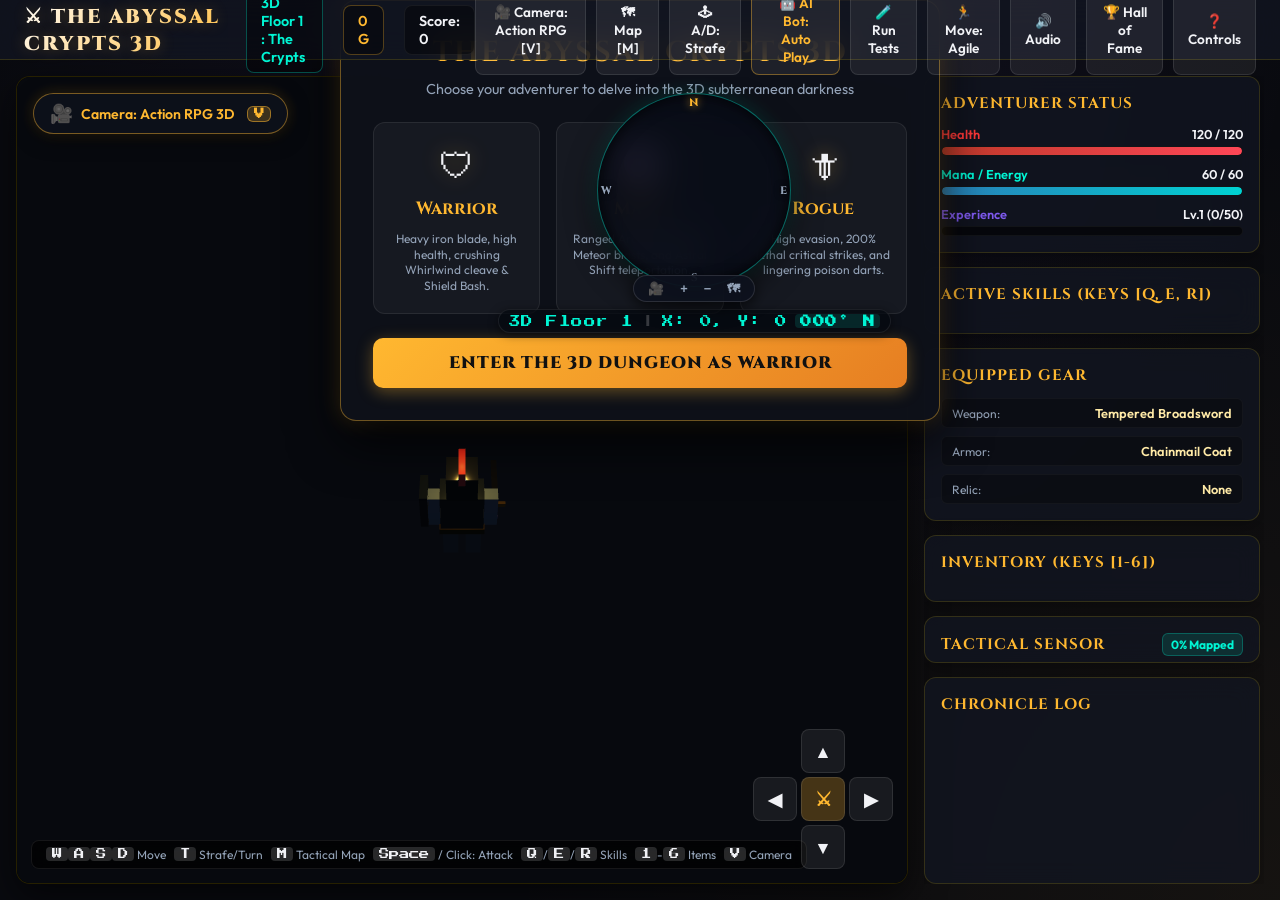
==== commit c7cc8fab: "feat: add prominent in-game floating camera toggle pill and radar controls" ====
--- a/docs/index.html
+++ b/docs/index.html
@@ -21,7 +21,7 @@
     </div>
 
     <div class="header-controls">
-      <button class="icon-btn" id="btnCameraToggle" title="Cycle Camera Mode: Action RPG / 3rd Person / 1st Person [V]">🎥 Action RPG 3D</button>
+      <button class="icon-btn" id="btnCameraToggle" title="Click or Press V to Cycle Camera Mode (Action RPG / 3rd Person / 1st Person)" onclick="window.toggleCameraMode()">🎥 Camera: Action RPG [V]</button>
       <button class="icon-btn" id="btnTacticalMap" title="Open Holographic Tactical Map [M]" onclick="window.modernMap?.toggleTacticalModal()">🗺 Map [M]</button>
       <button class="icon-btn" id="btnControlMode" title="Toggle A/D Controls: Strafe vs Turn [T]">🕹 A/D: Strafe</button>
       <button class="icon-btn" id="btnAiBotToggle" title="Toggle AI Bot Autonomous Playtester" style="color: var(--color-gold); border-color: rgba(255,184,48,0.4);">🤖 AI Bot: Auto Play</button>
@@ -39,6 +39,13 @@
     <!-- 3D WebGL Canvas Display -->
     <section class="canvas-wrapper" id="canvasContainer">
       <canvas id="gameCanvas"></canvas>
+
+      <!-- Floating In-Game Camera Toggle Button (Top-Left of 3D Canvas) -->
+      <div class="hud-camera-pill" id="hudCameraPill" onclick="window.toggleCameraMode()" title="Click to Cycle Camera View: Action RPG -> 3rd Person -> 1st Person (or press V)">
+        <span class="camera-icon">🎥</span>
+        <span id="hudCameraText">Camera: Action RPG 3D</span>
+        <span class="camera-hotkey-badge">V</span>
+      </div>
 
       <!-- 2026 Modern In-Game Floating HUD Holographic Radar (Top-Right) -->
       <div class="hud-radar-container" id="hudRadarContainer">
@@ -56,6 +63,7 @@
 
           <!-- Quick Micro Controls -->
           <div class="radar-quick-controls">
+            <button class="radar-btn" id="btnRadarCamera" title="Switch 3D Camera Mode [V]" onclick="window.toggleCameraMode()">🎥</button>
             <button class="radar-btn" id="btnRadarZoomIn" title="Zoom In [+]" onclick="window.modernMap?.zoomRadar(0.3)">+</button>
             <button class="radar-btn" id="btnRadarZoomOut" title="Zoom Out [-]" onclick="window.modernMap?.zoomRadar(-0.3)">−</button>
             <button class="radar-btn" id="btnRadarExpand" title="Expand Full Tactical Map [M]" onclick="window.modernMap?.toggleTacticalModal()">🗺</button>
@@ -498,14 +506,24 @@
       window.gameEngine?.addLog(`Movement speed set to: ${s.name} (${s.speed} u/s)`, 'cyan');
     });
 
-    document.getElementById('btnCameraToggle').addEventListener('click', () => {
+    window.toggleCameraMode = function() {
       if (window.engine3D) {
         const mode = window.engine3D.cycleCameraMode();
-        const text = mode === 'ACTION_RPG' ? '🎥 Action RPG 3D' : (mode === 'OVER_SHOULDER' ? '🎥 3rd Person 3D' : '🎥 1st Person 3D');
-        document.getElementById('btnCameraToggle').textContent = text;
-        window.gameEngine?.addLog(`Camera switched to ${mode.replace('_', ' ')} view.`, 'cyan');
-      }
-    });
+        const modeName = mode === 'ACTION_RPG' ? 'Action RPG' : (mode === 'OVER_SHOULDER' ? '3rd Person' : '1st Person');
+        
+        const topBtn = document.getElementById('btnCameraToggle');
+        if (topBtn) topBtn.textContent = `🎥 Camera: ${modeName} [V]`;
+
+        const pillText = document.getElementById('hudCameraText');
+        if (pillText) pillText.textContent = `Camera: ${modeName} 3D`;
+
+        const radarBtn = document.getElementById('btnRadarCamera');
+        if (radarBtn) radarBtn.title = `Camera: ${modeName} (Click or press V to switch)`;
+
+        window.gameEngine?.addLog(`🎥 Camera Mode switched to ${modeName} 3D.`, 'cyan');
+        return mode;
+      }
+    };
 
     document.getElementById('btnAudioToggle').addEventListener('click', () => {
       if (window.gameAudio) {
--- a/docs/styles.css
+++ b/docs/styles.css
@@ -590,6 +590,70 @@
 }
 
 /* ==========================================================================
+   FLOATING HUD CAMERA TOGGLE & PERSPECTIVE SELECTOR
+   ========================================================================== */
+
+.hud-camera-pill {
+  position: absolute;
+  top: 16px;
+  left: 16px;
+  z-index: 10;
+  display: flex;
+  align-items: center;
+  gap: 8px;
+  padding: 8px 16px;
+  background: rgba(14, 18, 28, 0.88);
+  backdrop-filter: blur(14px);
+  border: 1px solid rgba(255, 184, 48, 0.45);
+  border-radius: 30px;
+  color: var(--color-gold);
+  font-family: var(--font-body);
+  font-size: 0.88rem;
+  font-weight: 600;
+  cursor: pointer;
+  box-shadow: 0 4px 20px rgba(0, 0, 0, 0.6), 0 0 14px rgba(255, 184, 48, 0.2);
+  transition: all 0.25s cubic-bezier(0.16, 1, 0.3, 1);
+  pointer-events: auto;
+  user-select: none;
+}
+
+.hud-camera-pill:hover {
+  background: rgba(26, 32, 50, 0.95);
+  border-color: var(--color-gold);
+  color: #fff;
+  transform: translateY(-2px) scale(1.03);
+  box-shadow: 0 8px 25px rgba(0, 0, 0, 0.7), 0 0 22px rgba(255, 184, 48, 0.45);
+}
+
+.hud-camera-pill:active {
+  transform: translateY(0) scale(0.98);
+}
+
+.hud-camera-pill .camera-icon {
+  font-size: 1.15rem;
+  animation: pulse-camera 2s infinite ease-in-out;
+}
+
+@keyframes pulse-camera {
+  0%, 100% { transform: scale(1); }
+  50% { transform: scale(1.15); }
+}
+
+.camera-hotkey-badge {
+  display: inline-flex;
+  align-items: center;
+  justify-content: center;
+  background: rgba(255, 184, 48, 0.2);
+  color: var(--color-gold);
+  border: 1px solid rgba(255, 184, 48, 0.5);
+  border-radius: 6px;
+  font-family: var(--font-retro);
+  font-size: 0.65rem;
+  padding: 2px 6px;
+  margin-left: 4px;
+}
+
+/* ==========================================================================
    2026 MODERN UI MAP & TACTICAL HOLOGRAPHIC RADAR
    ========================================================================== */
 
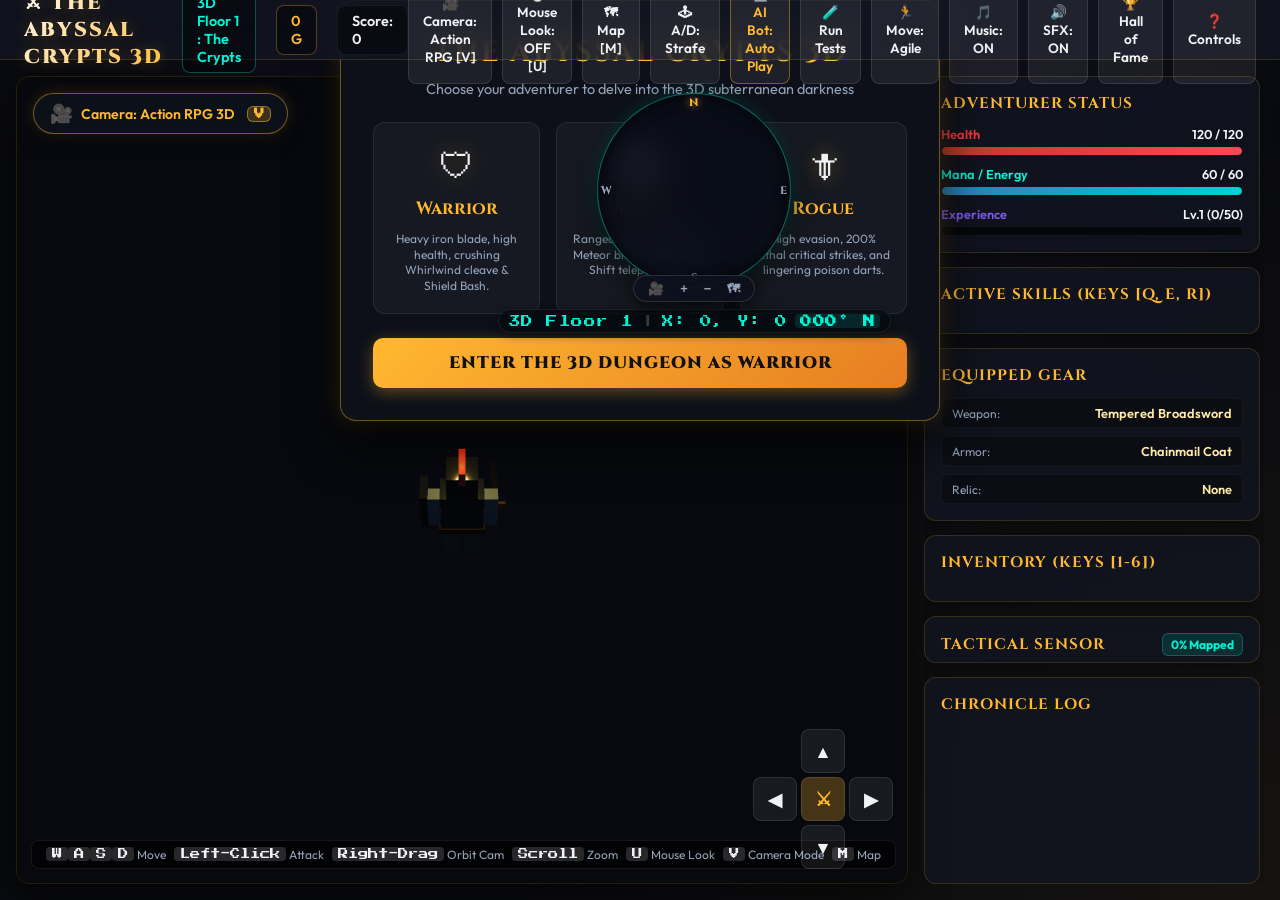
==== commit 9069e7fc: "feat: add comprehensive mouse camera trigger, orbit, zoom, mouse look, and music controls" ====
--- a/docs/index.html
+++ b/docs/index.html
@@ -22,12 +22,14 @@
 
     <div class="header-controls">
       <button class="icon-btn" id="btnCameraToggle" title="Click or Press V to Cycle Camera Mode (Action RPG / 3rd Person / 1st Person)" onclick="window.toggleCameraMode()">🎥 Camera: Action RPG [V]</button>
+      <button class="icon-btn" id="btnMouseLookToggle" title="Toggle Mouse Camera Control (Mouse Look / Orbit / Aim [U])" onclick="window.engine3D?.toggleMouseLook()">🖱️ Mouse Look: OFF [U]</button>
       <button class="icon-btn" id="btnTacticalMap" title="Open Holographic Tactical Map [M]" onclick="window.modernMap?.toggleTacticalModal()">🗺 Map [M]</button>
       <button class="icon-btn" id="btnControlMode" title="Toggle A/D Controls: Strafe vs Turn [T]">🕹 A/D: Strafe</button>
       <button class="icon-btn" id="btnAiBotToggle" title="Toggle AI Bot Autonomous Playtester" style="color: var(--color-gold); border-color: rgba(255,184,48,0.4);">🤖 AI Bot: Auto Play</button>
       <button class="icon-btn" id="btnAiDiagnostics" title="Run Automated AI Diagnostics Test Suite">🧪 Run Tests</button>
       <button class="icon-btn" id="btnSpeedToggle" title="Adjust Walking Pacing">🏃 Move: Agile</button>
-      <button class="icon-btn" id="btnAudioToggle" title="Toggle Sound">🔊 Audio</button>
+      <button class="icon-btn" id="btnMusicToggle" title="Toggle Atmospheric Dungeon Synth Music [BGM]">🎵 Music: ON</button>
+      <button class="icon-btn" id="btnAudioToggle" title="Toggle Sound Effects [SFX]">🔊 SFX: ON</button>
       <button class="icon-btn" id="btnLeaderboard" title="View High Scores">🏆 Hall of Fame</button>
       <button class="icon-btn" id="btnControls" title="How to Play">❓ Controls</button>
     </div>
@@ -41,7 +43,7 @@
       <canvas id="gameCanvas"></canvas>
 
       <!-- Floating In-Game Camera Toggle Button (Top-Left of 3D Canvas) -->
-      <div class="hud-camera-pill" id="hudCameraPill" onclick="window.toggleCameraMode()" title="Click to Cycle Camera View: Action RPG -> 3rd Person -> 1st Person (or press V)">
+      <div class="hud-camera-pill" id="hudCameraPill" onclick="window.toggleCameraMode()" title="Click to Cycle Camera View: Action RPG -> 3rd Person -> 1st Person (or press V). Right-Drag to Orbit, Scroll to Zoom.">
         <span class="camera-icon">🎥</span>
         <span id="hudCameraText">Camera: Action RPG 3D</span>
         <span class="camera-hotkey-badge">V</span>
@@ -81,12 +83,12 @@
 
       <div class="canvas-overlay-hints">
         <span><kbd>W</kbd><kbd>A</kbd><kbd>S</kbd><kbd>D</kbd> Move</span>
-        <span><kbd>T</kbd> Strafe/Turn</span>
-        <span><kbd>M</kbd> Tactical Map</span>
-        <span><kbd>Space</kbd> / Click: Attack</span>
-        <span><kbd>Q</kbd>/<kbd>E</kbd>/<kbd>R</kbd> Skills</span>
-        <span><kbd>1</kbd>-<kbd>6</kbd> Items</span>
-        <span><kbd>V</kbd> Camera</span>
+        <span><kbd>Left-Click</kbd> Attack</span>
+        <span><kbd>Right-Drag</kbd> Orbit Cam</span>
+        <span><kbd>Scroll</kbd> Zoom</span>
+        <span><kbd>U</kbd> Mouse Look</span>
+        <span><kbd>V</kbd> Camera Mode</span>
+        <span><kbd>M</kbd> Map</span>
       </div>
 
       <!-- On-Screen Virtual Action D-Pad -->
@@ -355,22 +357,16 @@
         <br>&nbsp;&nbsp;• <em>Strafe Mode</em>: <kbd>A</kbd>/<kbd>D</kbd> strafes Left/Right, <kbd>Q</kbd>/<kbd>E</kbd> or Arrow keys turn.
         <br>&nbsp;&nbsp;• <em>Turn Mode</em>: <kbd>A</kbd>/<kbd>D</kbd> turns camera Left/Right, <kbd>Q</kbd>/<kbd>E</kbd> strafes.
       </p>
-      <p style="margin-bottom: 12px;"><strong>Combat:</strong>
-        <br>• <kbd>Space</kbd> or <strong>Left-Click</strong>: <strong>Attack & Slash</strong> in real-time with your equipped weapon!
-        <br>• Monsters take damage, get knocked back, and drop loot upon defeat.
+      <p style="margin-bottom: 12px;"><strong>Mouse & Camera Controls:</strong>
+        <br>• <strong>Left-Click</strong>: <strong>Attack / Trigger Slash / Spellcast</strong> in real-time.
+        <br>• <strong>Right-Click Drag</strong>: <strong>Orbit 3D Camera 360°</strong> and adjust vertical tilt/pitch around your hero!
+        <br>• <strong>Mouse Wheel (Scroll)</strong>: <strong>Zoom 3D Camera In / Out</strong> (0.6x close up to 2.2x wide tactical overview).
+        <br>• <kbd>U</kbd> or click <strong>🖱️ Mouse Look</strong>: Lock the pointer for authentic first-person & third-person mouse aiming & turning (Press <kbd>ESC</kbd> to unlock).
+        <br>• <kbd>V</kbd> or click <strong>🎥 Camera</strong>: Switch between <em>Action RPG 3D</em>, <em>3rd Person 3D</em>, and <em>1st Person 3D</em>.
       </p>
-      <p style="margin-bottom: 12px;"><strong>Skills & Magic:</strong>
-        <br>• <kbd>Q</kbd>, <kbd>E</kbd>, <kbd>R</kbd>: Cast your class's active abilities (Whirlwind, Shield Bash, Arcane Bolt, Meteor Blast, Blink Teleport, Shadow Dash, Poison Dart)!
-      </p>
-      <p style="margin-bottom: 12px;"><strong>Items & Gear:</strong>
-        <br>• <kbd>1</kbd> - <kbd>6</kbd>: Quick-drink potions or cast scrolls from inventory.
-        <br>• Walk near gold and treasure to automatically pick them up!
-      </p>
-      <p style="margin-bottom: 12px;"><strong>3D Camera Modes:</strong>
-        <br>• Press <kbd>V</kbd> or click <strong>🎥 Camera</strong> in the header to switch between:
-        <br>&nbsp;&nbsp;1. <strong>Action RPG 3D</strong> (Top-down isometric view with zero wall clipping)
-        <br>&nbsp;&nbsp;2. <strong>3rd Person 3D</strong> (Over-the-shoulder chase camera)
-        <br>&nbsp;&nbsp;3. <strong>1st Person 3D</strong> (Classic immersive first-person perspective)
+      <p style="margin-bottom: 12px;"><strong>Audio & Music:</strong>
+        <br>• Click <strong>🎵 Music</strong>: Toggle atmospheric dark dungeon synth background soundtrack [BGM].
+        <br>• Click <strong>🔊 SFX</strong>: Toggle retro 16-bit sound effects.
       </p>
       <p style="margin-bottom: 12px;"><strong>Modern Holographic Map:</strong>
         <br>• Press <kbd>M</kbd> or click <strong>🗺 Map [M]</strong>: Open the <strong>Tactical Reconnaissance Scanner</strong> with full subterranean topography, zoom/pan controls, exploration progress, and live telemetry!
@@ -525,11 +521,19 @@
       }
     };
 
+    document.getElementById('btnMusicToggle').addEventListener('click', () => {
+      if (window.gameAudio) {
+        const bgm = window.gameAudio.toggleBGM();
+        document.getElementById('btnMusicToggle').textContent = bgm ? '🎵 Music: ON' : '🎵 Music: OFF';
+        window.gameEngine?.addLog(bgm ? '🎵 Dark dungeon synth soundtrack enabled.' : '🎵 Dungeon music muted.', 'cyan');
+      }
+    });
+
     document.getElementById('btnAudioToggle').addEventListener('click', () => {
       if (window.gameAudio) {
         const sfx = window.gameAudio.toggleSFX();
-        const bgm = window.gameAudio.toggleBGM();
-        document.getElementById('btnAudioToggle').textContent = (sfx || bgm) ? '🔊 Audio' : '🔇 Muted';
+        document.getElementById('btnAudioToggle').textContent = sfx ? '🔊 SFX: ON' : '🔇 SFX: OFF';
+        window.gameEngine?.addLog(sfx ? '🔊 Sound effects enabled.' : '🔇 Sound effects muted.', 'cyan');
       }
     });
 
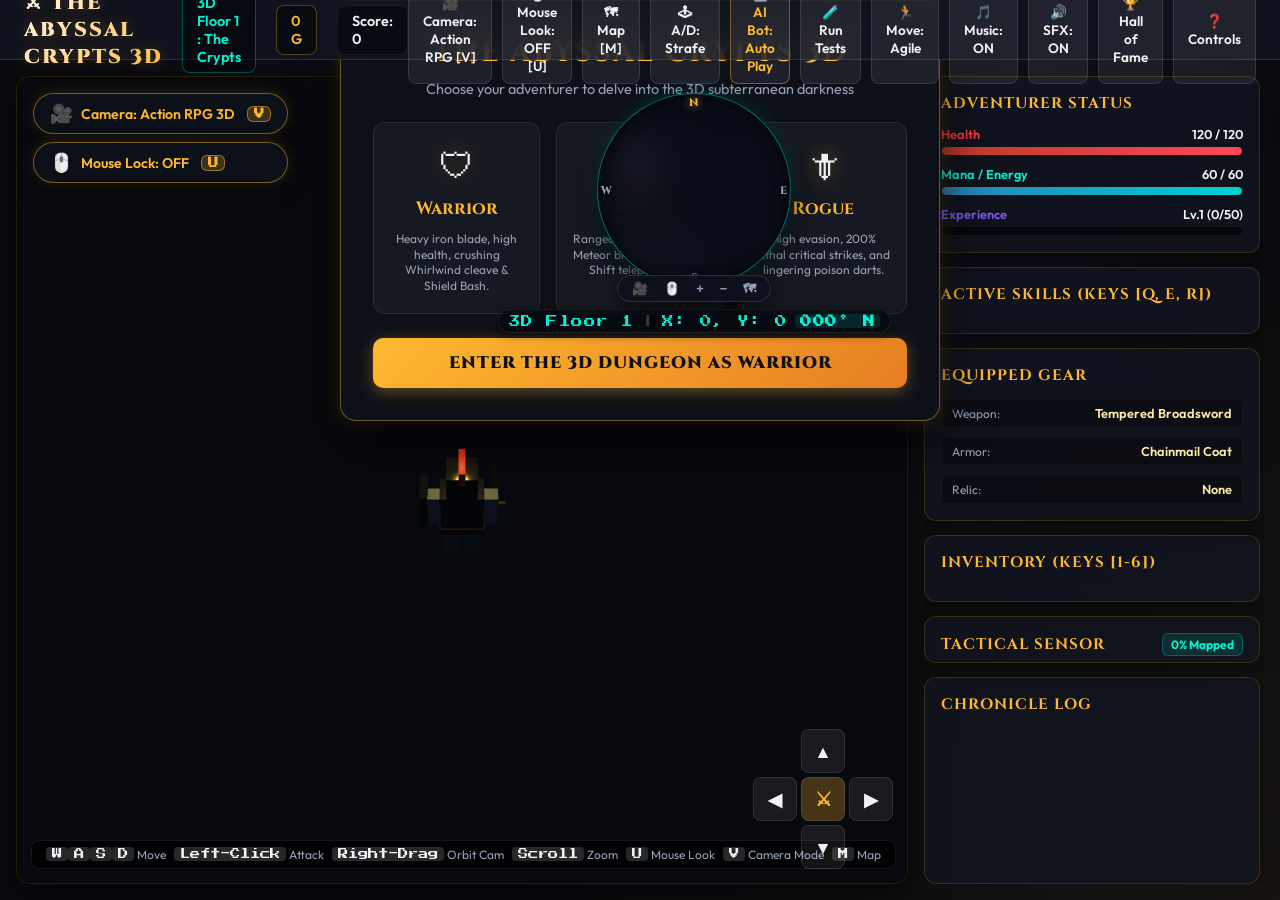
==== commit 40a3e5fe: "feat: add on-screen mouse lock button, center aiming crosshair reticle, and lock toast notification" ====
--- a/docs/index.html
+++ b/docs/index.html
@@ -42,11 +42,32 @@
     <section class="canvas-wrapper" id="canvasContainer">
       <canvas id="gameCanvas"></canvas>
 
-      <!-- Floating In-Game Camera Toggle Button (Top-Left of 3D Canvas) -->
-      <div class="hud-camera-pill" id="hudCameraPill" onclick="window.toggleCameraMode()" title="Click to Cycle Camera View: Action RPG -> 3rd Person -> 1st Person (or press V). Right-Drag to Orbit, Scroll to Zoom.">
-        <span class="camera-icon">🎥</span>
-        <span id="hudCameraText">Camera: Action RPG 3D</span>
-        <span class="camera-hotkey-badge">V</span>
+      <!-- Floating In-Game On-Screen Quick Bar (Top-Left of 3D Canvas) -->
+      <div class="hud-topleft-controls">
+        <!-- In-Game Camera Switcher -->
+        <div class="hud-control-pill hud-camera-pill" id="hudCameraPill" onclick="window.toggleCameraMode()" title="Click to Cycle Camera View: Action RPG -> 3rd Person -> 1st Person (Hotkey: V). Right-Drag to Orbit, Scroll to Zoom.">
+          <span class="pill-icon camera-icon">🎥</span>
+          <span id="hudCameraText">Camera: Action RPG 3D</span>
+          <span class="pill-hotkey camera-hotkey-badge">V</span>
+        </div>
+
+        <!-- In-Game On-Screen Mouse Lock Toggle Button -->
+        <div class="hud-control-pill mouselock-pill" id="hudMouseLockPill" onclick="window.toggleMouseLockOnScreen()" title="Click to Lock / Unlock Mouse on Screen (Hotkey: U)">
+          <span class="pill-icon" id="hudMouseLockIcon">🖱️</span>
+          <span id="hudMouseLockText">Mouse Lock: OFF</span>
+          <span class="pill-hotkey">U</span>
+        </div>
+      </div>
+
+      <!-- On-Screen Center Crosshair Reticle for Mouse Lock Aiming -->
+      <div class="hud-aim-reticle" id="hudAimReticle" style="display: none;">
+        <div class="reticle-dot"></div>
+        <div class="reticle-ring"></div>
+      </div>
+
+      <!-- On-Screen Mouse Lock Toast Banner -->
+      <div class="hud-mouselock-toast" id="hudMouseLockToast" style="display: none;">
+        🔒 Mouse Locked to Screen • Move mouse to Look/Aim • Press [ESC] to Unlock
       </div>
 
       <!-- 2026 Modern In-Game Floating HUD Holographic Radar (Top-Right) -->
@@ -66,6 +87,7 @@
           <!-- Quick Micro Controls -->
           <div class="radar-quick-controls">
             <button class="radar-btn" id="btnRadarCamera" title="Switch 3D Camera Mode [V]" onclick="window.toggleCameraMode()">🎥</button>
+            <button class="radar-btn" id="btnRadarMouseLock" title="Lock / Unlock Mouse on Screen [U]" onclick="window.toggleMouseLockOnScreen()">🖱️</button>
             <button class="radar-btn" id="btnRadarZoomIn" title="Zoom In [+]" onclick="window.modernMap?.zoomRadar(0.3)">+</button>
             <button class="radar-btn" id="btnRadarZoomOut" title="Zoom Out [-]" onclick="window.modernMap?.zoomRadar(-0.3)">−</button>
             <button class="radar-btn" id="btnRadarExpand" title="Expand Full Tactical Map [M]" onclick="window.modernMap?.toggleTacticalModal()">🗺</button>
@@ -521,6 +543,31 @@
       }
     };
 
+    window.toggleMouseLockOnScreen = function() {
+      const dom = window.engine3D?.renderer?.domElement;
+      if (!dom) return;
+
+      const isCurrentlyLocked = (document.pointerLockElement === dom);
+
+      if (isCurrentlyLocked) {
+        if (document.exitPointerLock) {
+          document.exitPointerLock();
+        }
+      } else {
+        if (window.engine3D) {
+          window.engine3D.mouseLookActive = true;
+        }
+        try {
+          const req = dom.requestPointerLock();
+          if (req && req.catch) {
+            req.catch(err => console.warn('Pointer lock request error:', err));
+          }
+        } catch (err) {
+          console.warn('Pointer lock error:', err);
+        }
+      }
+    };
+
     document.getElementById('btnMusicToggle').addEventListener('click', () => {
       if (window.gameAudio) {
         const bgm = window.gameAudio.toggleBGM();
--- a/docs/styles.css
+++ b/docs/styles.css
@@ -590,14 +590,21 @@
 }
 
 /* ==========================================================================
-   FLOATING HUD CAMERA TOGGLE & PERSPECTIVE SELECTOR
+   FLOATING HUD CAMERA & MOUSE LOCK CONTROLS (ON SCREEN)
    ========================================================================== */
 
-.hud-camera-pill {
+.hud-topleft-controls {
   position: absolute;
   top: 16px;
   left: 16px;
   z-index: 10;
+  display: flex;
+  flex-direction: column;
+  gap: 8px;
+  pointer-events: auto;
+}
+
+.hud-control-pill, .hud-camera-pill {
   display: flex;
   align-items: center;
   gap: 8px;
@@ -613,11 +620,10 @@
   cursor: pointer;
   box-shadow: 0 4px 20px rgba(0, 0, 0, 0.6), 0 0 14px rgba(255, 184, 48, 0.2);
   transition: all 0.25s cubic-bezier(0.16, 1, 0.3, 1);
-  pointer-events: auto;
   user-select: none;
 }
 
-.hud-camera-pill:hover {
+.hud-control-pill:hover, .hud-camera-pill:hover {
   background: rgba(26, 32, 50, 0.95);
   border-color: var(--color-gold);
   color: #fff;
@@ -625,12 +631,28 @@
   box-shadow: 0 8px 25px rgba(0, 0, 0, 0.7), 0 0 22px rgba(255, 184, 48, 0.45);
 }
 
-.hud-camera-pill:active {
+.hud-control-pill:active, .hud-camera-pill:active {
   transform: translateY(0) scale(0.98);
 }
 
+.mouselock-pill.locked-active {
+  background: rgba(0, 245, 212, 0.18) !important;
+  border-color: var(--color-cyan) !important;
+  color: var(--color-cyan) !important;
+  box-shadow: 0 0 20px rgba(0, 245, 212, 0.4) !important;
+  animation: pulse-cyan-glow 1.8s infinite alternate ease-in-out;
+}
+
+@keyframes pulse-cyan-glow {
+  0% { box-shadow: 0 0 12px rgba(0, 245, 212, 0.3); }
+  100% { box-shadow: 0 0 24px rgba(0, 245, 212, 0.65); }
+}
+
+.pill-icon, .camera-icon {
+  font-size: 1.15rem;
+}
+
 .hud-camera-pill .camera-icon {
-  font-size: 1.15rem;
   animation: pulse-camera 2s infinite ease-in-out;
 }
 
@@ -639,7 +661,7 @@
   50% { transform: scale(1.15); }
 }
 
-.camera-hotkey-badge {
+.pill-hotkey, .camera-hotkey-badge {
   display: inline-flex;
   align-items: center;
   justify-content: center;
@@ -651,6 +673,81 @@
   font-size: 0.65rem;
   padding: 2px 6px;
   margin-left: 4px;
+}
+
+.mouselock-pill.locked-active .pill-hotkey {
+  background: rgba(0, 245, 212, 0.2);
+  color: var(--color-cyan);
+  border-color: rgba(0, 245, 212, 0.6);
+}
+
+/* On-Screen Center Crosshair Aiming Reticle */
+.hud-aim-reticle {
+  position: absolute;
+  top: 50%;
+  left: 50%;
+  transform: translate(-50%, -50%);
+  width: 32px;
+  height: 32px;
+  pointer-events: none;
+  z-index: 9;
+}
+
+.reticle-dot {
+  position: absolute;
+  top: 50%;
+  left: 50%;
+  width: 4px;
+  height: 4px;
+  background: var(--color-cyan);
+  border-radius: 50%;
+  transform: translate(-50%, -50%);
+  box-shadow: 0 0 8px var(--color-cyan);
+}
+
+.reticle-ring {
+  position: absolute;
+  top: 0;
+  left: 0;
+  width: 100%;
+  height: 100%;
+  border: 1.5px dashed rgba(0, 245, 212, 0.55);
+  border-radius: 50%;
+  box-shadow: 0 0 10px rgba(0, 245, 212, 0.25);
+  animation: rotate-reticle 12s linear infinite;
+}
+
+@keyframes rotate-reticle {
+  0% { transform: rotate(0deg); }
+  100% { transform: rotate(360deg); }
+}
+
+/* On-Screen Mouse Lock Toast Banner */
+.hud-mouselock-toast {
+  position: absolute;
+  top: 24px;
+  left: 50%;
+  transform: translateX(-50%);
+  background: rgba(10, 14, 24, 0.94);
+  border: 1px solid var(--color-cyan);
+  border-radius: 24px;
+  padding: 8px 22px;
+  color: var(--color-cyan);
+  font-family: var(--font-body);
+  font-weight: 600;
+  font-size: 0.88rem;
+  z-index: 15;
+  backdrop-filter: blur(14px);
+  box-shadow: 0 10px 30px rgba(0, 0, 0, 0.8), 0 0 20px rgba(0, 245, 212, 0.35);
+  pointer-events: none;
+  text-align: center;
+  letter-spacing: 0.3px;
+  animation: toast-slide-down 0.3s cubic-bezier(0.16, 1, 0.3, 1);
+}
+
+@keyframes toast-slide-down {
+  from { opacity: 0; transform: translate(-50%, -12px); }
+  to { opacity: 1; transform: translate(-50%, 0); }
 }
 
 /* ==========================================================================
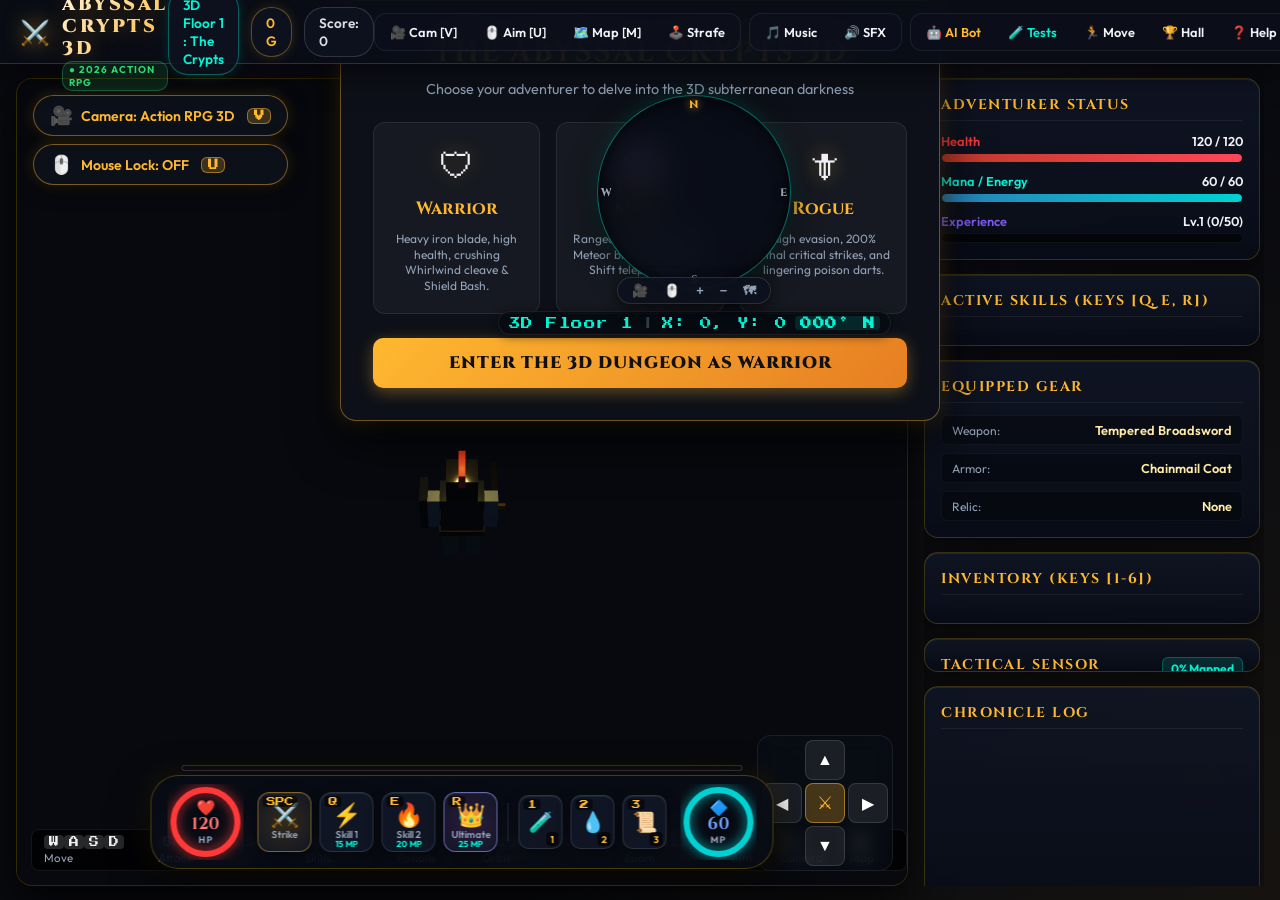
==== commit af0587e3: "feat: add 5 new monsters, cinematic kill VFX animations, and 2026 Action RPG HUD dock" ====
--- a/docs/index.html
+++ b/docs/index.html
@@ -11,27 +11,41 @@
   <!-- Top Navigation & Global HUD -->
   <header class="game-header">
     <div class="brand-section">
-      <h1 class="game-title">⚔ THE ABYSSAL CRYPTS 3D</h1>
+      <div class="brand-crest">⚔️</div>
+      <div class="brand-titles">
+        <h1 class="game-title">THE ABYSSAL CRYPTS 3D</h1>
+        <div class="brand-subtitle">
+          <span class="live-pill">● 2026 ACTION RPG</span>
+        </div>
+      </div>
     </div>
 
     <div class="hud-stats-row">
       <div class="hud-item floor" id="hudFloor">3D Floor 1 : The Crypts</div>
       <div class="hud-item gold" id="hudGold">0 G</div>
-      <div class="hud-item" id="hudScore">Score: 0</div>
+      <div class="hud-item score" id="hudScore">Score: 0</div>
     </div>
 
     <div class="header-controls">
-      <button class="icon-btn" id="btnCameraToggle" title="Click or Press V to Cycle Camera Mode (Action RPG / 3rd Person / 1st Person)" onclick="window.toggleCameraMode()">🎥 Camera: Action RPG [V]</button>
-      <button class="icon-btn" id="btnMouseLookToggle" title="Toggle Mouse Camera Control (Mouse Look / Orbit / Aim [U])" onclick="window.engine3D?.toggleMouseLook()">🖱️ Mouse Look: OFF [U]</button>
-      <button class="icon-btn" id="btnTacticalMap" title="Open Holographic Tactical Map [M]" onclick="window.modernMap?.toggleTacticalModal()">🗺 Map [M]</button>
-      <button class="icon-btn" id="btnControlMode" title="Toggle A/D Controls: Strafe vs Turn [T]">🕹 A/D: Strafe</button>
-      <button class="icon-btn" id="btnAiBotToggle" title="Toggle AI Bot Autonomous Playtester" style="color: var(--color-gold); border-color: rgba(255,184,48,0.4);">🤖 AI Bot: Auto Play</button>
-      <button class="icon-btn" id="btnAiDiagnostics" title="Run Automated AI Diagnostics Test Suite">🧪 Run Tests</button>
-      <button class="icon-btn" id="btnSpeedToggle" title="Adjust Walking Pacing">🏃 Move: Agile</button>
-      <button class="icon-btn" id="btnMusicToggle" title="Toggle Atmospheric Dungeon Synth Music [BGM]">🎵 Music: ON</button>
-      <button class="icon-btn" id="btnAudioToggle" title="Toggle Sound Effects [SFX]">🔊 SFX: ON</button>
-      <button class="icon-btn" id="btnLeaderboard" title="View High Scores">🏆 Hall of Fame</button>
-      <button class="icon-btn" id="btnControls" title="How to Play">❓ Controls</button>
+      <div class="btn-group view-group">
+        <button class="icon-btn" id="btnCameraToggle" title="Click or Press V to Cycle Camera Mode" onclick="window.toggleCameraMode()">🎥 Cam [V]</button>
+        <button class="icon-btn" id="btnMouseLookToggle" title="Lock Mouse to Aim & Look [U]" onclick="window.engine3D?.toggleMouseLook()">🖱️ Aim [U]</button>
+        <button class="icon-btn" id="btnTacticalMap" title="Open Holographic Tactical Map [M]" onclick="window.modernMap?.toggleTacticalModal()">🗺️ Map [M]</button>
+        <button class="icon-btn" id="btnControlMode" title="Toggle A/D Controls: Strafe vs Turn [T]">🕹️ Strafe</button>
+      </div>
+
+      <div class="btn-group audio-group">
+        <button class="icon-btn" id="btnMusicToggle" title="Toggle Atmospheric Synth Soundtrack">🎵 Music</button>
+        <button class="icon-btn" id="btnAudioToggle" title="Toggle Sound FX">🔊 SFX</button>
+      </div>
+
+      <div class="btn-group tool-group">
+        <button class="icon-btn bot-btn" id="btnAiBotToggle" title="Toggle Autonomous AI Bot Tester">🤖 AI Bot</button>
+        <button class="icon-btn test-btn" id="btnAiDiagnostics" title="Run Comprehensive Diagnostics">🧪 Tests</button>
+        <button class="icon-btn" id="btnSpeedToggle" title="Adjust Pacing">🏃 Move</button>
+        <button class="icon-btn" id="btnLeaderboard" title="View High Scores">🏆 Hall</button>
+        <button class="icon-btn" id="btnControls" title="How to Play">❓ Help</button>
+      </div>
     </div>
   </header>
 
@@ -103,34 +117,127 @@
         </div>
       </div>
 
+      <!-- ======================================================================
+           2026 SLEEK IN-GAME FLOATING ACTION DOCK (Action RPG Hotbar)
+           ====================================================================== -->
+      <div class="hud-action-dock" id="hudActionDock">
+        <!-- XP Progression Bar Rail atop the Action Dock -->
+        <div class="dock-xp-rail" title="Experience Progress">
+          <div class="dock-xp-fill" id="dockXpFill" style="width: 0%;"></div>
+          <span class="dock-xp-badge" id="dockXpBadge">LV.1 • 0%</span>
+        </div>
+
+        <div class="dock-core-layout">
+          <!-- Left: Vitality Health Globe / Curved Meter -->
+          <div class="dock-vitality-meter hp-meter" id="dockHpMeter" title="Health Points [HP]">
+            <div class="dock-meter-ring hp-ring">
+              <svg class="dock-ring-svg" viewBox="0 0 76 76">
+                <circle class="ring-bg" cx="38" cy="38" r="32" />
+                <circle class="ring-fill hp-fill-circle" id="dockHpCircle" cx="38" cy="38" r="32" />
+              </svg>
+              <div class="dock-meter-core hp-core">
+                <span class="dock-core-icon">❤️</span>
+                <span class="dock-core-val" id="dockHpVal">120</span>
+                <span class="dock-core-lbl">HP</span>
+              </div>
+            </div>
+          </div>
+
+          <!-- Center: Dynamic Action Hotbar -->
+          <div class="dock-hotbar">
+            <!-- Weapon Strike Slot (Space / Left-Click) -->
+            <div class="dock-slot primary-slot" id="dockAttackSlot" onclick="window.gameEngine?.triggerPlayerAttack()" title="Weapon Strike [SPACE / Left-Click]">
+              <div class="dock-slot-key">SPC</div>
+              <div class="dock-slot-icon">⚔️</div>
+              <div class="dock-slot-name" id="dockAttackName">Strike</div>
+            </div>
+
+            <!-- Skill 1 [Q] -->
+            <div class="dock-slot skill-slot" id="dockSkillQ" onclick="window.gameEngine?.useAbility(window.gameEngine?.player?.abilities?.[0]?.id)" title="Skill 1 [Q]">
+              <div class="dock-slot-key">Q</div>
+              <div class="dock-slot-icon" id="dockSkillQIcon">⚡</div>
+              <div class="dock-slot-name" id="dockSkillQName">Skill 1</div>
+              <div class="dock-mana-cost" id="dockSkillQCost">15 MP</div>
+            </div>
+
+            <!-- Skill 2 [E] -->
+            <div class="dock-slot skill-slot" id="dockSkillE" onclick="window.gameEngine?.useAbility(window.gameEngine?.player?.abilities?.[1]?.id)" title="Skill 2 [E]">
+              <div class="dock-slot-key">E</div>
+              <div class="dock-slot-icon" id="dockSkillEIcon">🔥</div>
+              <div class="dock-slot-name" id="dockSkillEName">Skill 2</div>
+              <div class="dock-mana-cost" id="dockSkillECost">20 MP</div>
+            </div>
+
+            <!-- Skill 3 Ultimate [R] -->
+            <div class="dock-slot skill-slot ult-slot" id="dockSkillR" onclick="window.gameEngine?.useAbility(window.gameEngine?.player?.abilities?.[2]?.id)" title="Ultimate Ability [R]">
+              <div class="dock-slot-key">R</div>
+              <div class="dock-slot-icon" id="dockSkillRIcon">👑</div>
+              <div class="dock-slot-name" id="dockSkillRName">Ultimate</div>
+              <div class="dock-mana-cost" id="dockSkillRCost">25 MP</div>
+            </div>
+
+            <div class="dock-divider"></div>
+
+            <!-- Quick Potion Belt Slots [1, 2, 3] -->
+            <div class="dock-slot potion-slot" id="dockPot1" onclick="window.gameEngine?.useItem(0)" title="Quick Item 1 [Key: 1]">
+              <div class="dock-slot-key">1</div>
+              <div class="dock-slot-icon" id="dockPot1Icon">🧪</div>
+              <div class="dock-slot-qty" id="dockPot1Qty">1</div>
+            </div>
+            <div class="dock-slot potion-slot" id="dockPot2" onclick="window.gameEngine?.useItem(1)" title="Quick Item 2 [Key: 2]">
+              <div class="dock-slot-key">2</div>
+              <div class="dock-slot-icon" id="dockPot2Icon">💧</div>
+              <div class="dock-slot-qty" id="dockPot2Qty">2</div>
+            </div>
+            <div class="dock-slot potion-slot" id="dockPot3" onclick="window.gameEngine?.useItem(2)" title="Quick Item 3 [Key: 3]">
+              <div class="dock-slot-key">3</div>
+              <div class="dock-slot-icon" id="dockPot3Icon">📜</div>
+              <div class="dock-slot-qty" id="dockPot3Qty">3</div>
+            </div>
+          </div>
+
+          <!-- Right: Arcana Mana Globe / Curved Meter -->
+          <div class="dock-vitality-meter mana-meter" id="dockManaMeter" title="Mana & Arcana Energy [MP]">
+            <div class="dock-meter-ring mana-ring">
+              <svg class="dock-ring-svg" viewBox="0 0 76 76">
+                <circle class="ring-bg" cx="38" cy="38" r="32" />
+                <circle class="ring-fill mana-fill-circle" id="dockManaCircle" cx="38" cy="38" r="32" />
+              </svg>
+              <div class="dock-meter-core mana-core">
+                <span class="dock-core-icon">🔷</span>
+                <span class="dock-core-val" id="dockManaVal">60</span>
+                <span class="dock-core-lbl">MP</span>
+              </div>
+            </div>
+          </div>
+        </div>
+      </div>
+
       <div class="canvas-overlay-hints">
         <span><kbd>W</kbd><kbd>A</kbd><kbd>S</kbd><kbd>D</kbd> Move</span>
-        <span><kbd>Left-Click</kbd> Attack</span>
-        <span><kbd>Right-Drag</kbd> Orbit Cam</span>
+        <span><kbd>SPC</kbd> / <kbd>Click</kbd> Attack</span>
+        <span><kbd>Q</kbd><kbd>E</kbd><kbd>R</kbd> Skills</span>
+        <span><kbd>1-3</kbd> Potions</span>
+        <span><kbd>Right-Drag</kbd> Orbit</span>
         <span><kbd>Scroll</kbd> Zoom</span>
-        <span><kbd>U</kbd> Mouse Look</span>
-        <span><kbd>V</kbd> Camera Mode</span>
+        <span><kbd>U</kbd> Aim</span>
+        <span><kbd>V</kbd> Camera</span>
         <span><kbd>M</kbd> Map</span>
       </div>
 
-      <!-- On-Screen Virtual Action D-Pad -->
-      <div style="position: absolute; bottom: 14px; right: 14px; display: grid; grid-template-columns: repeat(3, 44px); grid-template-rows: repeat(3, 44px); gap: 4px; z-index: 5;">
+      <!-- Modern On-Screen Touch Virtual D-Pad -->
+      <div class="virtual-dpad" id="virtualDpad">
         <div></div>
-        <button class="icon-btn" style="padding: 0; justify-content: center; font-size: 1.1rem;" 
-          onmousedown="window.gameEngine?.keysDown.add('w')" onmouseup="window.gameEngine?.keysDown.delete('w')"
+        <button class="dpad-btn" onmousedown="window.gameEngine?.keysDown.add('w')" onmouseup="window.gameEngine?.keysDown.delete('w')"
           ontouchstart="window.gameEngine?.keysDown.add('w')" ontouchend="window.gameEngine?.keysDown.delete('w')" title="Move Up [W]">▲</button>
         <div></div>
-        <button class="icon-btn" style="padding: 0; justify-content: center; font-size: 1.1rem;" 
-          onmousedown="window.gameEngine?.keysDown.add('a')" onmouseup="window.gameEngine?.keysDown.delete('a')"
+        <button class="dpad-btn" onmousedown="window.gameEngine?.keysDown.add('a')" onmouseup="window.gameEngine?.keysDown.delete('a')"
           ontouchstart="window.gameEngine?.keysDown.add('a')" ontouchend="window.gameEngine?.keysDown.delete('a')" title="Move Left [A]">◀</button>
-        <button class="icon-btn" style="padding: 0; justify-content: center; background: rgba(255,184,48,0.25); color: var(--color-gold); font-size: 1.2rem;" 
-          onclick="window.gameEngine?.triggerPlayerAttack()" title="Attack / Slash [Space / Click]">⚔</button>
-        <button class="icon-btn" style="padding: 0; justify-content: center; font-size: 1.1rem;" 
-          onmousedown="window.gameEngine?.keysDown.add('d')" onmouseup="window.gameEngine?.keysDown.delete('d')"
+        <button class="dpad-btn dpad-atk" onclick="window.gameEngine?.triggerPlayerAttack()" title="Attack / Slash [Space / Click]">⚔</button>
+        <button class="dpad-btn" onmousedown="window.gameEngine?.keysDown.add('d')" onmouseup="window.gameEngine?.keysDown.delete('d')"
           ontouchstart="window.gameEngine?.keysDown.add('d')" ontouchend="window.gameEngine?.keysDown.delete('d')" title="Move Right [D]">▶</button>
         <div></div>
-        <button class="icon-btn" style="padding: 0; justify-content: center; font-size: 1.1rem;" 
-          onmousedown="window.gameEngine?.keysDown.add('s')" onmouseup="window.gameEngine?.keysDown.delete('s')"
+        <button class="dpad-btn" onmousedown="window.gameEngine?.keysDown.add('s')" onmouseup="window.gameEngine?.keysDown.delete('s')"
           ontouchstart="window.gameEngine?.keysDown.add('s')" ontouchend="window.gameEngine?.keysDown.delete('s')" title="Move Down [S]">▼</button>
         <div></div>
       </div>
--- a/docs/styles.css
+++ b/docs/styles.css
@@ -51,92 +51,165 @@
 }
 
 /* ==========================================================================
-   TOP HEADER & HUD BAR
+   TOP HEADER & HUD BAR (2026 Modernized)
    ========================================================================== */
 
 .game-header {
-  height: 60px;
-  background: var(--bg-surface);
-  backdrop-filter: blur(16px);
-  border-bottom: 1px solid var(--border-subtle);
+  height: 64px;
+  background: rgba(10, 13, 22, 0.88);
+  backdrop-filter: blur(20px);
+  border-bottom: 1px solid rgba(255, 215, 0, 0.18);
   display: flex;
   align-items: center;
   justify-content: space-between;
-  padding: 0 24px;
-  z-index: 10;
+  padding: 0 20px;
+  z-index: 100;
+  box-shadow: 0 8px 32px rgba(0, 0, 0, 0.6);
 }
 
 .brand-section {
   display: flex;
   align-items: center;
   gap: 12px;
+}
+
+.brand-crest {
+  font-size: 1.5rem;
+  filter: drop-shadow(0 0 10px rgba(255, 184, 48, 0.6));
+  animation: crestFloat 3s ease-in-out infinite alternate;
+}
+
+@keyframes crestFloat {
+  0% { transform: translateY(0); }
+  100% { transform: translateY(-3px); }
+}
+
+.brand-titles {
+  display: flex;
+  flex-direction: column;
 }
 
 .game-title {
   font-family: var(--font-heading);
-  font-size: 1.25rem;
+  font-size: 1.15rem;
   font-weight: 900;
-  letter-spacing: 2px;
-  background: linear-gradient(135deg, #fff 0%, var(--color-gold) 100%);
+  letter-spacing: 2.5px;
+  background: linear-gradient(135deg, #ffffff 0%, var(--color-gold) 100%);
   -webkit-background-clip: text;
   -webkit-text-fill-color: transparent;
-  text-shadow: 0 0 15px rgba(255, 184, 48, 0.3);
+  text-shadow: 0 0 20px rgba(255, 184, 48, 0.35);
+  line-height: 1.2;
+}
+
+.brand-subtitle {
+  display: flex;
+  align-items: center;
+  gap: 6px;
+  margin-top: 1px;
+}
+
+.live-pill {
+  font-size: 0.62rem;
+  font-weight: 700;
+  letter-spacing: 1px;
+  color: #2ed573;
+  background: rgba(46, 213, 115, 0.12);
+  border: 1px solid rgba(46, 213, 115, 0.3);
+  padding: 1px 6px;
+  border-radius: 10px;
+  display: inline-flex;
+  align-items: center;
 }
 
 .hud-stats-row {
   display: flex;
   align-items: center;
-  gap: 20px;
+  gap: 12px;
 }
 
 .hud-item {
   display: flex;
   align-items: center;
   gap: 8px;
-  font-size: 0.9rem;
+  font-size: 0.85rem;
   font-weight: 600;
   padding: 6px 14px;
-  background: rgba(0, 0, 0, 0.4);
-  border: 1px solid rgba(255, 255, 255, 0.06);
-  border-radius: 8px;
+  background: rgba(16, 21, 35, 0.7);
+  border: 1px solid rgba(255, 255, 255, 0.08);
+  border-radius: 20px;
+  backdrop-filter: blur(8px);
+  transition: all 0.2s ease;
 }
 
 .hud-item.gold {
   color: var(--color-gold);
-  border-color: rgba(255, 184, 48, 0.3);
+  border-color: rgba(255, 184, 48, 0.35);
+  box-shadow: 0 0 12px rgba(255, 184, 48, 0.15);
 }
 
 .hud-item.floor {
   color: var(--color-cyan);
-  border-color: rgba(0, 245, 212, 0.3);
+  border-color: rgba(0, 245, 212, 0.35);
+  box-shadow: 0 0 12px rgba(0, 245, 212, 0.15);
+}
+
+.hud-item.score {
+  color: #dcdde1;
+  border-color: rgba(255, 255, 255, 0.15);
 }
 
 .header-controls {
   display: flex;
-  gap: 10px;
+  align-items: center;
+  gap: 8px;
+}
+
+.btn-group {
+  display: flex;
+  align-items: center;
+  background: rgba(14, 18, 30, 0.65);
+  padding: 3px;
+  border-radius: 12px;
+  border: 1px solid rgba(255, 255, 255, 0.07);
+  gap: 3px;
 }
 
 .icon-btn {
-  background: rgba(255, 255, 255, 0.07);
-  border: 1px solid rgba(255, 255, 255, 0.1);
+  background: transparent;
+  border: 1px solid transparent;
   color: var(--color-text-main);
-  padding: 8px 14px;
+  padding: 6px 11px;
   border-radius: 8px;
   cursor: pointer;
   font-family: var(--font-body);
-  font-size: 0.85rem;
+  font-size: 0.8rem;
   font-weight: 600;
-  transition: all 0.2s ease;
-  display: flex;
-  align-items: center;
-  gap: 6px;
+  transition: all 0.18s ease;
+  display: flex;
+  align-items: center;
+  gap: 5px;
+  white-space: nowrap;
 }
 
 .icon-btn:hover {
   background: rgba(255, 215, 0, 0.15);
-  border-color: var(--color-gold);
+  border-color: rgba(255, 184, 48, 0.4);
   color: var(--color-gold-bright);
   transform: translateY(-1px);
+}
+
+.icon-btn.bot-btn {
+  color: var(--color-gold);
+}
+.icon-btn.bot-btn:hover {
+  background: rgba(255, 184, 48, 0.2);
+}
+
+.icon-btn.test-btn {
+  color: var(--color-cyan);
+}
+.icon-btn.test-btn:hover {
+  background: rgba(0, 245, 212, 0.2);
 }
 
 /* ==========================================================================
@@ -148,8 +221,8 @@
   display: grid;
   grid-template-columns: 1fr 340px;
   gap: 16px;
-  padding: 16px;
-  height: calc(100vh - 60px);
+  padding: 14px 16px;
+  height: calc(100vh - 64px);
   overflow: hidden;
 }
 
@@ -157,10 +230,10 @@
 .canvas-wrapper {
   position: relative;
   background: #000;
-  border-radius: 14px;
+  border-radius: 16px;
   overflow: hidden;
-  border: 1px solid var(--border-subtle);
-  box-shadow: var(--shadow-box);
+  border: 1px solid rgba(255, 215, 0, 0.2);
+  box-shadow: 0 14px 44px rgba(0, 0, 0, 0.8), inset 0 0 1px rgba(255, 255, 255, 0.1);
   display: flex;
   justify-content: center;
   align-items: center;
@@ -170,31 +243,357 @@
   display: block;
   width: 100%;
   height: 100%;
-  image-rendering: pixelated;
-}
-
+}
+
+/* ==========================================================================
+   2026 IN-GAME FLOATING ACTION DOCK
+   ========================================================================== */
+
+.hud-action-dock {
+  position: absolute;
+  bottom: 16px;
+  left: 50%;
+  transform: translateX(-50%);
+  display: flex;
+  flex-direction: column;
+  align-items: center;
+  z-index: 25;
+  pointer-events: auto;
+  user-select: none;
+}
+
+/* Slim XP Rail */
+.dock-xp-rail {
+  width: 90%;
+  height: 6px;
+  background: rgba(8, 10, 16, 0.85);
+  border-radius: 6px;
+  border: 1px solid rgba(162, 155, 254, 0.25);
+  position: relative;
+  margin-bottom: 4px;
+  overflow: hidden;
+  box-shadow: 0 2px 8px rgba(0, 0, 0, 0.6);
+}
+
+.dock-xp-fill {
+  height: 100%;
+  background: linear-gradient(90deg, #6c5ce7, #a29bfe);
+  box-shadow: 0 0 10px rgba(162, 155, 254, 0.7);
+  transition: width 0.3s ease-out;
+}
+
+.dock-xp-badge {
+  position: absolute;
+  right: 6px;
+  top: -14px;
+  font-size: 0.62rem;
+  font-weight: 700;
+  color: #a29bfe;
+  text-shadow: 0 0 6px rgba(0, 0, 0, 0.9);
+  letter-spacing: 0.5px;
+}
+
+/* Core Dock Bar */
+.dock-core-layout {
+  display: flex;
+  align-items: center;
+  gap: 14px;
+  background: rgba(9, 12, 22, 0.86);
+  backdrop-filter: blur(20px);
+  border: 1px solid rgba(255, 215, 0, 0.25);
+  border-radius: 28px;
+  padding: 8px 16px;
+  box-shadow: 0 12px 40px rgba(0, 0, 0, 0.85), 0 0 30px rgba(255, 184, 48, 0.12);
+}
+
+/* Vitality Meters (Curved Health / Mana Rings) */
+.dock-vitality-meter {
+  position: relative;
+  width: 76px;
+  height: 76px;
+  flex-shrink: 0;
+  cursor: default;
+}
+
+.dock-meter-ring {
+  width: 100%;
+  height: 100%;
+  position: relative;
+}
+
+.dock-ring-svg {
+  width: 100%;
+  height: 100%;
+  transform: rotate(-90deg);
+}
+
+.dock-ring-svg .ring-bg {
+  stroke: rgba(255, 255, 255, 0.08);
+  stroke-width: 6;
+  fill: transparent;
+}
+
+.dock-ring-svg .ring-fill {
+  stroke-width: 6;
+  stroke-linecap: round;
+  fill: transparent;
+  transition: stroke-dashoffset 0.3s ease-out;
+}
+
+.hp-fill-circle {
+  stroke: #ff3838;
+  filter: drop-shadow(0 0 6px rgba(255, 56, 56, 0.85));
+}
+
+.mana-fill-circle {
+  stroke: #00d2d3;
+  filter: drop-shadow(0 0 6px rgba(0, 210, 211, 0.85));
+}
+
+.dock-meter-core {
+  position: absolute;
+  top: 50%;
+  left: 50%;
+  transform: translate(-50%, -50%);
+  display: flex;
+  flex-direction: column;
+  align-items: center;
+  justify-content: center;
+  pointer-events: none;
+}
+
+.dock-core-icon {
+  font-size: 0.95rem;
+  line-height: 1;
+}
+
+.dock-core-val {
+  font-family: var(--font-heading);
+  font-size: 1.05rem;
+  font-weight: 700;
+  color: #ffffff;
+  line-height: 1.1;
+  text-shadow: 0 0 8px rgba(0, 0, 0, 0.9);
+}
+
+.dock-core-lbl {
+  font-size: 0.58rem;
+  font-weight: 700;
+  letter-spacing: 1px;
+  color: var(--color-text-dim);
+}
+
+.hp-core .dock-core-val {
+  color: #ff7675;
+}
+.mana-core .dock-core-val {
+  color: #70a1ff;
+}
+
+.critical-pulse {
+  animation: critPulse 0.8s ease-in-out infinite alternate;
+}
+
+@keyframes critPulse {
+  0% { transform: scale(1); filter: drop-shadow(0 0 2px #ff3838); }
+  100% { transform: scale(1.08); filter: drop-shadow(0 0 14px #ff3838); }
+}
+
+/* Center Hotbar Slots */
+.dock-hotbar {
+  display: flex;
+  align-items: center;
+  gap: 8px;
+}
+
+.dock-slot {
+  width: 54px;
+  height: 60px;
+  background: rgba(18, 24, 40, 0.85);
+  border: 1px solid rgba(255, 255, 255, 0.12);
+  border-radius: 12px;
+  display: flex;
+  flex-direction: column;
+  align-items: center;
+  justify-content: center;
+  position: relative;
+  cursor: pointer;
+  transition: all 0.18s ease;
+  box-shadow: inset 0 1px 0 rgba(255, 255, 255, 0.08), 0 4px 14px rgba(0, 0, 0, 0.4);
+}
+
+.dock-slot:hover {
+  transform: translateY(-3px);
+  border-color: var(--color-gold);
+  box-shadow: 0 6px 18px rgba(255, 184, 48, 0.35);
+}
+
+.dock-slot:active {
+  transform: scale(0.94);
+}
+
+.dock-slot-key {
+  position: absolute;
+  top: 3px;
+  left: 4px;
+  font-size: 0.58rem;
+  font-family: var(--font-retro);
+  color: var(--color-gold);
+  background: rgba(0, 0, 0, 0.55);
+  padding: 1px 4px;
+  border-radius: 4px;
+}
+
+.dock-slot-icon {
+  font-size: 1.45rem;
+  line-height: 1;
+}
+
+.dock-slot-name {
+  font-size: 0.62rem;
+  font-weight: 600;
+  color: var(--color-text-dim);
+  margin-top: 2px;
+  white-space: nowrap;
+}
+
+.dock-mana-cost {
+  position: absolute;
+  bottom: 2px;
+  font-size: 0.54rem;
+  font-weight: 700;
+  color: var(--color-cyan);
+}
+
+/* Primary Weapon Attack Slot */
+.dock-slot.primary-slot {
+  border-color: rgba(255, 184, 48, 0.45);
+  background: radial-gradient(circle at center, rgba(255, 184, 48, 0.18) 0%, rgba(18, 24, 40, 0.95) 100%);
+}
+
+.dock-slot.primary-slot.active-slash {
+  transform: scale(0.92);
+  border-color: #ffffff;
+  box-shadow: 0 0 24px #ffb830;
+}
+
+/* Active Skills */
+.dock-slot.skill-slot.active-cast {
+  transform: scale(0.92);
+  border-color: #00f5d4;
+  box-shadow: 0 0 24px #00f5d4;
+}
+
+.dock-slot.skill-slot.mana-depleted {
+  opacity: 0.45;
+  filter: grayscale(0.7);
+}
+
+.dock-slot.ult-slot {
+  border-color: rgba(162, 155, 254, 0.6);
+  background: radial-gradient(circle at center, rgba(142, 68, 173, 0.28) 0%, rgba(18, 24, 40, 0.95) 100%);
+}
+
+.dock-divider {
+  width: 1px;
+  height: 38px;
+  background: rgba(255, 255, 255, 0.12);
+  margin: 0 2px;
+}
+
+/* Potion Slots */
+.dock-slot.potion-slot {
+  width: 44px;
+  height: 54px;
+  border-radius: 10px;
+}
+
+.dock-slot.potion-slot .dock-slot-icon {
+  font-size: 1.25rem;
+}
+
+.dock-slot-qty {
+  position: absolute;
+  bottom: 2px;
+  right: 3px;
+  font-size: 0.6rem;
+  font-weight: 700;
+  color: var(--color-gold);
+  background: rgba(0, 0, 0, 0.65);
+  padding: 1px 4px;
+  border-radius: 4px;
+}
+
+/* Hints */
 .canvas-overlay-hints {
   position: absolute;
   bottom: 14px;
   left: 14px;
   display: flex;
   gap: 8px;
-  background: rgba(0, 0, 0, 0.65);
-  backdrop-filter: blur(8px);
-  padding: 6px 14px;
+  background: rgba(0, 0, 0, 0.68);
+  backdrop-filter: blur(10px);
+  padding: 5px 12px;
   border-radius: 8px;
-  font-size: 0.75rem;
+  font-size: 0.72rem;
   color: var(--color-text-dim);
   border: 1px solid rgba(255, 255, 255, 0.08);
+  pointer-events: none;
 }
 
 .canvas-overlay-hints kbd {
   background: rgba(255, 255, 255, 0.15);
-  padding: 2px 6px;
+  padding: 2px 5px;
   border-radius: 4px;
   color: var(--color-text-main);
   font-family: var(--font-retro);
-  font-size: 0.65rem;
+  font-size: 0.62rem;
+}
+
+/* Modern Virtual D-Pad */
+.virtual-dpad {
+  position: absolute;
+  bottom: 14px;
+  right: 14px;
+  display: grid;
+  grid-template-columns: repeat(3, 40px);
+  grid-template-rows: repeat(3, 40px);
+  gap: 3px;
+  z-index: 15;
+  background: rgba(10, 14, 24, 0.65);
+  backdrop-filter: blur(10px);
+  padding: 4px;
+  border-radius: 14px;
+  border: 1px solid rgba(255, 255, 255, 0.08);
+}
+
+.dpad-btn {
+  background: rgba(255, 255, 255, 0.08);
+  border: 1px solid rgba(255, 255, 255, 0.12);
+  color: #fff;
+  border-radius: 8px;
+  display: flex;
+  align-items: center;
+  justify-content: center;
+  cursor: pointer;
+  font-size: 1rem;
+  transition: all 0.15s ease;
+}
+
+.dpad-btn:hover {
+  background: rgba(255, 215, 0, 0.2);
+  border-color: var(--color-gold);
+}
+
+.dpad-btn:active {
+  transform: scale(0.92);
+}
+
+.dpad-btn.dpad-atk {
+  background: rgba(255, 184, 48, 0.25);
+  color: var(--color-gold);
+  border-color: rgba(255, 184, 48, 0.5);
+  font-size: 1.15rem;
 }
 
 /* ==========================================================================
@@ -218,24 +617,33 @@
 }
 
 .glass-card {
-  background: var(--bg-surface);
-  backdrop-filter: blur(12px);
-  border: 1px solid var(--border-subtle);
-  border-radius: 12px;
+  background: linear-gradient(180deg, rgba(16, 22, 38, 0.85) 0%, rgba(9, 13, 24, 0.94) 100%);
+  backdrop-filter: blur(18px);
+  border: 1px solid rgba(255, 215, 0, 0.18);
+  border-radius: 14px;
   padding: 16px;
-  box-shadow: 0 4px 20px rgba(0, 0, 0, 0.3);
+  box-shadow: 0 8px 32px rgba(0, 0, 0, 0.55), inset 0 1px 0 rgba(255, 255, 255, 0.08);
+  position: relative;
+  transition: border-color 0.25s ease;
+}
+
+.glass-card:hover {
+  border-color: rgba(255, 215, 0, 0.35);
 }
 
 .card-title {
   font-family: var(--font-heading);
-  font-size: 0.95rem;
-  letter-spacing: 1px;
+  font-size: 0.88rem;
+  font-weight: 700;
+  letter-spacing: 1.5px;
   color: var(--color-gold);
   margin-bottom: 12px;
   display: flex;
   align-items: center;
   justify-content: space-between;
   text-transform: uppercase;
+  border-bottom: 1px solid rgba(255, 255, 255, 0.06);
+  padding-bottom: 6px;
 }
 
 /* Stat Meters */
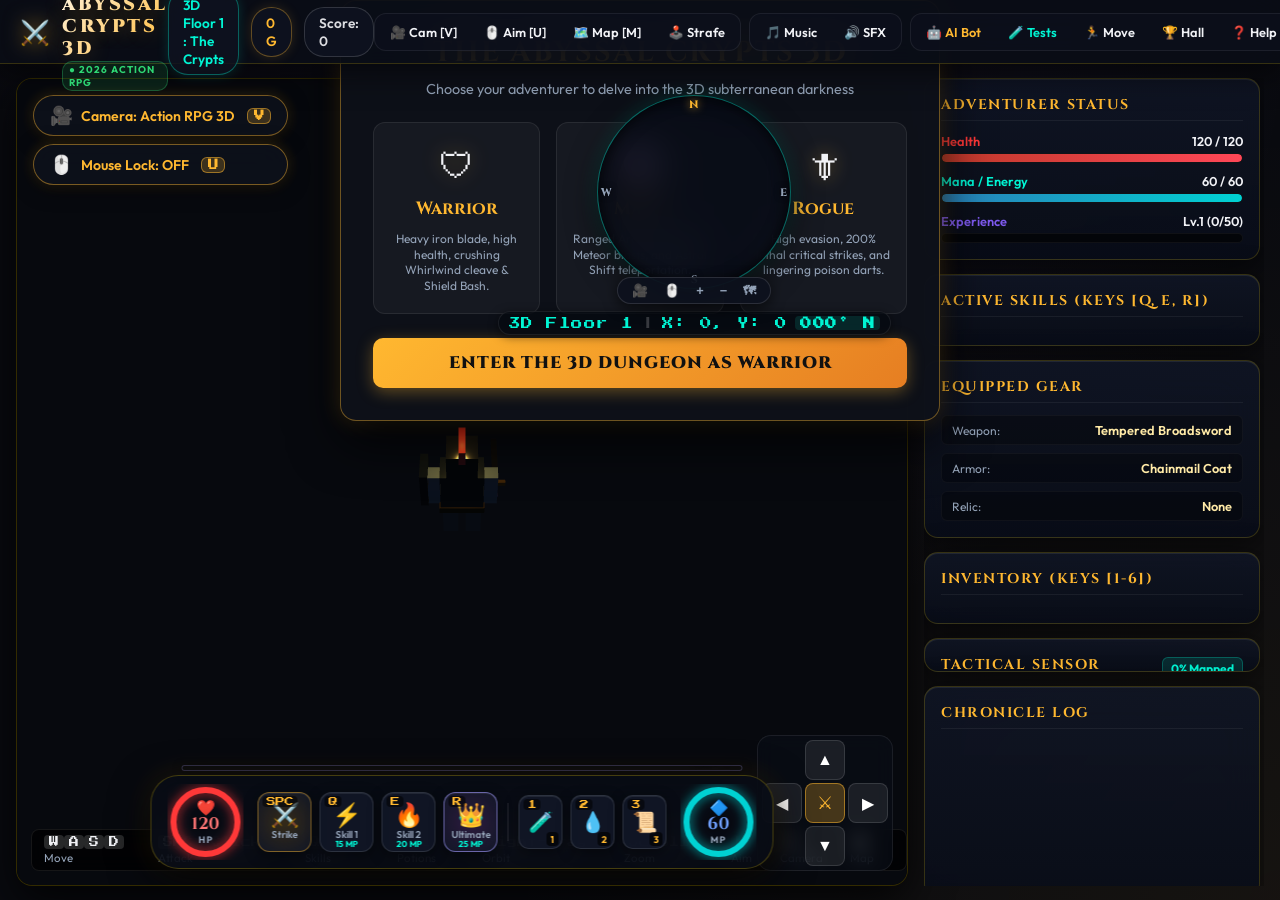
==== commit b31cd76a: "Fix mouse lock look: sync player angle with engine3D, camera-relative movement and eliminate mouse f" ====
--- a/docs/index.html
+++ b/docs/index.html
@@ -654,7 +654,7 @@
       const dom = window.engine3D?.renderer?.domElement;
       if (!dom) return;
 
-      const isCurrentlyLocked = (document.pointerLockElement === dom);
+      const isCurrentlyLocked = !!(document.pointerLockElement);
 
       if (isCurrentlyLocked) {
         if (document.exitPointerLock) {
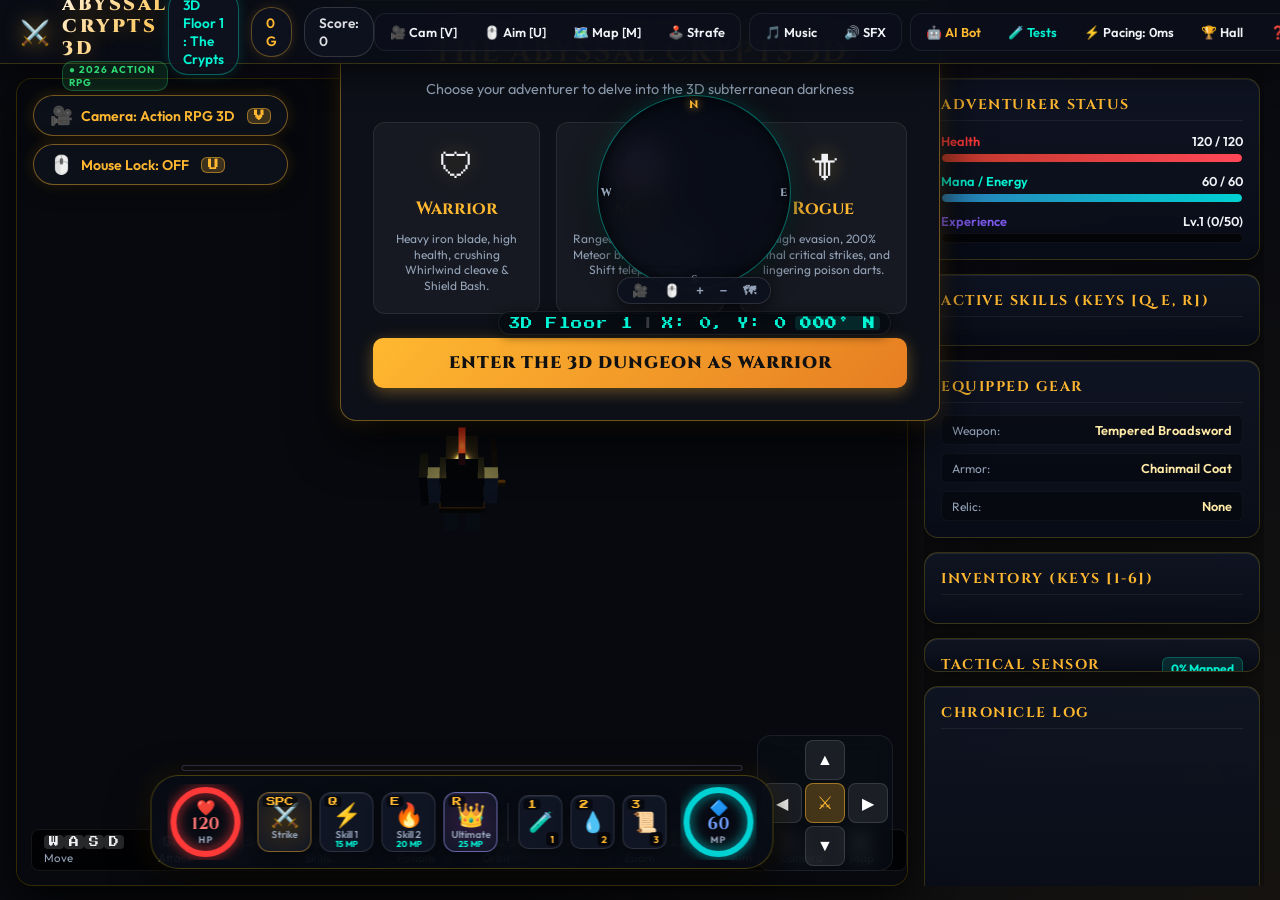
==== commit 42892639: "fix: eliminate keyboard input delay, implement 0ms zero-latency pacing mode and instant attack respo" ====
--- a/docs/index.html
+++ b/docs/index.html
@@ -42,7 +42,7 @@
       <div class="btn-group tool-group">
         <button class="icon-btn bot-btn" id="btnAiBotToggle" title="Toggle Autonomous AI Bot Tester">🤖 AI Bot</button>
         <button class="icon-btn test-btn" id="btnAiDiagnostics" title="Run Comprehensive Diagnostics">🧪 Tests</button>
-        <button class="icon-btn" id="btnSpeedToggle" title="Adjust Pacing">🏃 Move</button>
+        <button class="icon-btn" id="btnSpeedToggle" title="⚡ Pacing & Speed: Zero Keyboard Delay (0ms) [Click to Cycle]">⚡ Pacing: 0ms</button>
         <button class="icon-btn" id="btnLeaderboard" title="View High Scores">🏆 Hall</button>
         <button class="icon-btn" id="btnControls" title="How to Play">❓ Help</button>
       </div>
@@ -614,22 +614,25 @@
       if (title) title.showModal();
     }
 
-    const speeds = [
-      { name: 'Agile', speed: 4.8 },
-      { name: 'Sprint', speed: 6.2 },
-      { name: 'Tactical', speed: 3.6 }
+    const pacingModes = [
+      { name: '0ms (Instant)', id: 'ZERO_DELAY', speed: 6.2, label: '⚡ Pacing: 0ms' },
+      { name: 'Turbo Hyper (0ms)', id: 'TURBO', speed: 7.6, label: '⚡ Pacing: Turbo' },
+      { name: 'Agile (Fast)', id: 'AGILE', speed: 5.0, label: '⚡ Pacing: Agile' }
     ];
-    let speedIndex = 0;
-
-    document.getElementById('btnSpeedToggle').addEventListener('click', () => {
-      speedIndex = (speedIndex + 1) % speeds.length;
-      const s = speeds[speedIndex];
-      if (window.gameEngine && window.gameEngine.player) {
-        window.gameEngine.player.speed = s.speed;
-      }
-      document.getElementById('btnSpeedToggle').textContent = `🏃 Move: ${s.name}`;
-      window.gameEngine?.addLog(`Movement speed set to: ${s.name} (${s.speed} u/s)`, 'cyan');
-    });
+    let pacingIndex = 0;
+
+    const btnSpeed = document.getElementById('btnSpeedToggle');
+    if (btnSpeed) {
+      btnSpeed.addEventListener('click', () => {
+        pacingIndex = (pacingIndex + 1) % pacingModes.length;
+        const p = pacingModes[pacingIndex];
+        if (window.gameEngine) {
+          window.gameEngine.setPacing(p.id);
+        }
+        btnSpeed.textContent = p.label;
+        window.gameEngine?.addLog(`Pacing set to: ${p.name} (Zero Keyboard Latency, ${p.speed} u/s)`, 'cyan');
+      });
+    }
 
     window.toggleCameraMode = function() {
       if (window.engine3D) {
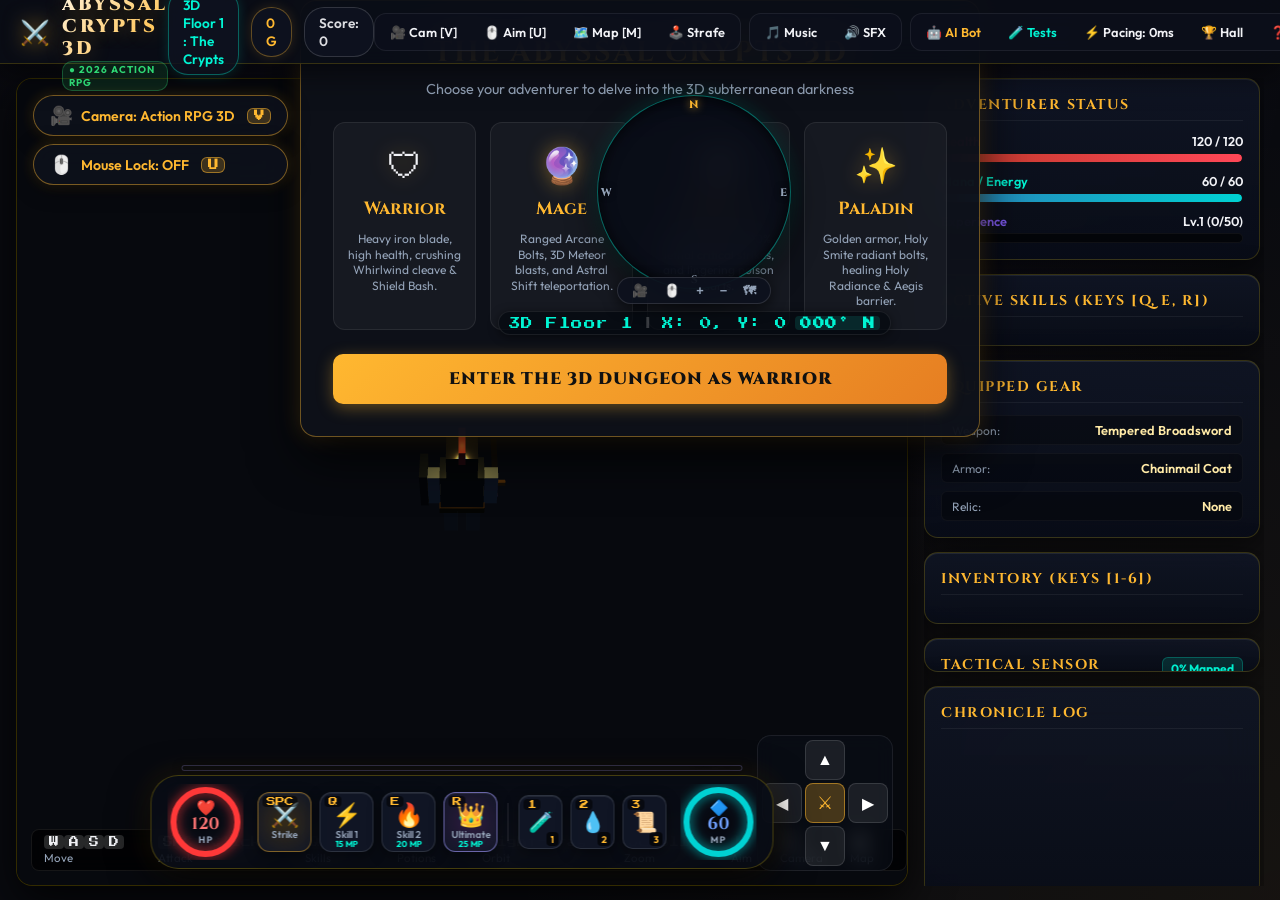
==== commit 160f005b: "feat: add Paladin class, floor biomes, new monsters, cinematic boss bar, and expanded audio" ====
--- a/docs/index.html
+++ b/docs/index.html
@@ -82,6 +82,18 @@
       <!-- On-Screen Mouse Lock Toast Banner -->
       <div class="hud-mouselock-toast" id="hudMouseLockToast" style="display: none;">
         🔒 Mouse Locked to Screen • Move mouse to Look/Aim • Press [ESC] to Unlock
+      </div>
+
+      <!-- Cinematic Boss Encounter Health Bar (Appears when near Boss/Elite) -->
+      <div class="hud-boss-bar-container" id="hudBossBarContainer" style="display: none;">
+        <div class="hud-boss-header">
+          <span class="hud-boss-skull">💀</span>
+          <span class="hud-boss-name" id="hudBossName">Dungeon Tyrant</span>
+          <span class="hud-boss-hp-text" id="hudBossHpText">100 / 100</span>
+        </div>
+        <div class="hud-boss-track">
+          <div class="hud-boss-fill" id="hudBossFill" style="width: 100%;"></div>
+        </div>
       </div>
 
       <!-- 2026 Modern In-Game Floating HUD Holographic Radar (Top-Right) -->
@@ -391,6 +403,12 @@
         <div class="class-icon">🗡</div>
         <div class="class-name">Rogue</div>
         <div class="class-perk">High evasion, 200% lethal critical strikes, and lingering poison darts.</div>
+      </div>
+
+      <div class="class-card" onclick="selectClass('Paladin')">
+        <div class="class-icon">✨</div>
+        <div class="class-name">Paladin</div>
+        <div class="class-perk">Golden armor, Holy Smite radiant bolts, healing Holy Radiance & Aegis barrier.</div>
       </div>
     </div>
 
@@ -502,6 +520,11 @@
         <br>• <strong>In-Game Circular Radar HUD</strong>: Floating glassmorphic radar in the top-right corner with 360° radar sweep, player vision cone, compass bearing, pulsing enemy blips, and loot markers.
         <br>• Use <kbd>+</kbd> / <kbd>−</kbd> on the radar or tactical map to adjust zoom scale.
       </p>
+      <p style="margin-bottom: 12px;"><strong>Skills & Ultimate Spells:</strong>
+        <br>• <kbd>Q</kbd> / <kbd>E</kbd>: Cast Primary & Secondary class skills (e.g. Whirlwind, Meteor, Holy Smite).
+        <br>• <kbd>R</kbd>: Unleash your <strong>Ultimate Ability</strong> (Warrior: War Cry, Mage: Astral Shift, Rogue: Fan of Knives, Paladin: Aegis of Dawn).
+        <br>• <kbd>1</kbd>–<kbd>6</kbd>: Instantly consume health potions, mana draughts, and scrolls from quick inventory.
+      </p>
       <p><strong>Goal:</strong> Delve down through Floor 1 to Floor 4 and defeat Malakor the Arch-Lich!</p>
     </div>
 
--- a/docs/styles.css
+++ b/docs/styles.css
@@ -96,6 +96,7 @@
   letter-spacing: 2.5px;
   background: linear-gradient(135deg, #ffffff 0%, var(--color-gold) 100%);
   -webkit-background-clip: text;
+  background-clip: text;
   -webkit-text-fill-color: transparent;
   text-shadow: 0 0 20px rgba(255, 184, 48, 0.35);
   line-height: 1.2;
@@ -243,6 +244,82 @@
   display: block;
   width: 100%;
   height: 100%;
+}
+
+/* ==========================================================================
+   BOSS ENCOUNTER HEALTH DOCK (CINEMATIC 3D OVERLAY)
+   ========================================================================== */
+.hud-boss-bar-container {
+  position: absolute;
+  top: 18px;
+  left: 50%;
+  transform: translateX(-50%);
+  width: min(520px, 86%);
+  background: linear-gradient(180deg, rgba(22, 10, 16, 0.94) 0%, rgba(12, 6, 9, 0.98) 100%);
+  border: 1px solid rgba(255, 71, 87, 0.65);
+  border-radius: 14px;
+  padding: 8px 18px 10px;
+  box-shadow: 0 10px 32px rgba(0, 0, 0, 0.9), 0 0 25px rgba(255, 71, 87, 0.35);
+  backdrop-filter: blur(14px);
+  z-index: 22;
+  animation: bossBarEnter 0.4s cubic-bezier(0.16, 1, 0.3, 1);
+}
+
+@keyframes bossBarEnter {
+  from { opacity: 0; transform: translate(-50%, -15px); }
+  to { opacity: 1; transform: translate(-50%, 0); }
+}
+
+.hud-boss-header {
+  display: flex;
+  align-items: center;
+  justify-content: space-between;
+  margin-bottom: 6px;
+  font-family: var(--font-heading);
+}
+
+.hud-boss-skull {
+  font-size: 1.15rem;
+  filter: drop-shadow(0 0 8px rgba(255, 71, 87, 0.85));
+  animation: bossSkullPulse 1.4s ease-in-out infinite alternate;
+}
+
+@keyframes bossSkullPulse {
+  0% { transform: scale(1); }
+  100% { transform: scale(1.15); }
+}
+
+.hud-boss-name {
+  font-size: 0.92rem;
+  font-weight: 800;
+  letter-spacing: 1.8px;
+  color: #ffb830;
+  text-shadow: 0 0 12px rgba(255, 184, 48, 0.5);
+  text-transform: uppercase;
+}
+
+.hud-boss-hp-text {
+  font-size: 0.82rem;
+  font-weight: 700;
+  color: #ff4757;
+}
+
+.hud-boss-track {
+  width: 100%;
+  height: 10px;
+  background: rgba(0, 0, 0, 0.8);
+  border-radius: 6px;
+  overflow: hidden;
+  border: 1px solid rgba(255, 255, 255, 0.12);
+  box-shadow: inset 0 2px 4px rgba(0, 0, 0, 0.6);
+}
+
+.hud-boss-fill {
+  height: 100%;
+  background: linear-gradient(90deg, #c0392b, #ff4757, #ff6b81);
+  border-radius: 6px;
+  box-shadow: 0 0 14px rgba(255, 71, 87, 0.8);
+  transition: width 0.2s cubic-bezier(0.2, 0.8, 0.2, 1);
 }
 
 /* ==========================================================================
@@ -858,7 +935,7 @@
   padding: 32px;
   box-shadow: 0 20px 50px rgba(0, 0, 0, 0.8), var(--shadow-glow);
   margin: auto;
-  max-width: 600px;
+  max-width: 680px;
   width: 90%;
   animation: modalFadeIn 0.3s cubic-bezier(0.16, 1, 0.3, 1);
 }
@@ -894,8 +971,8 @@
 /* Class Selection Cards */
 .class-grid {
   display: grid;
-  grid-template-columns: repeat(3, 1fr);
-  gap: 16px;
+  grid-template-columns: repeat(auto-fit, minmax(130px, 1fr));
+  gap: 14px;
   margin-bottom: 24px;
 }
 
